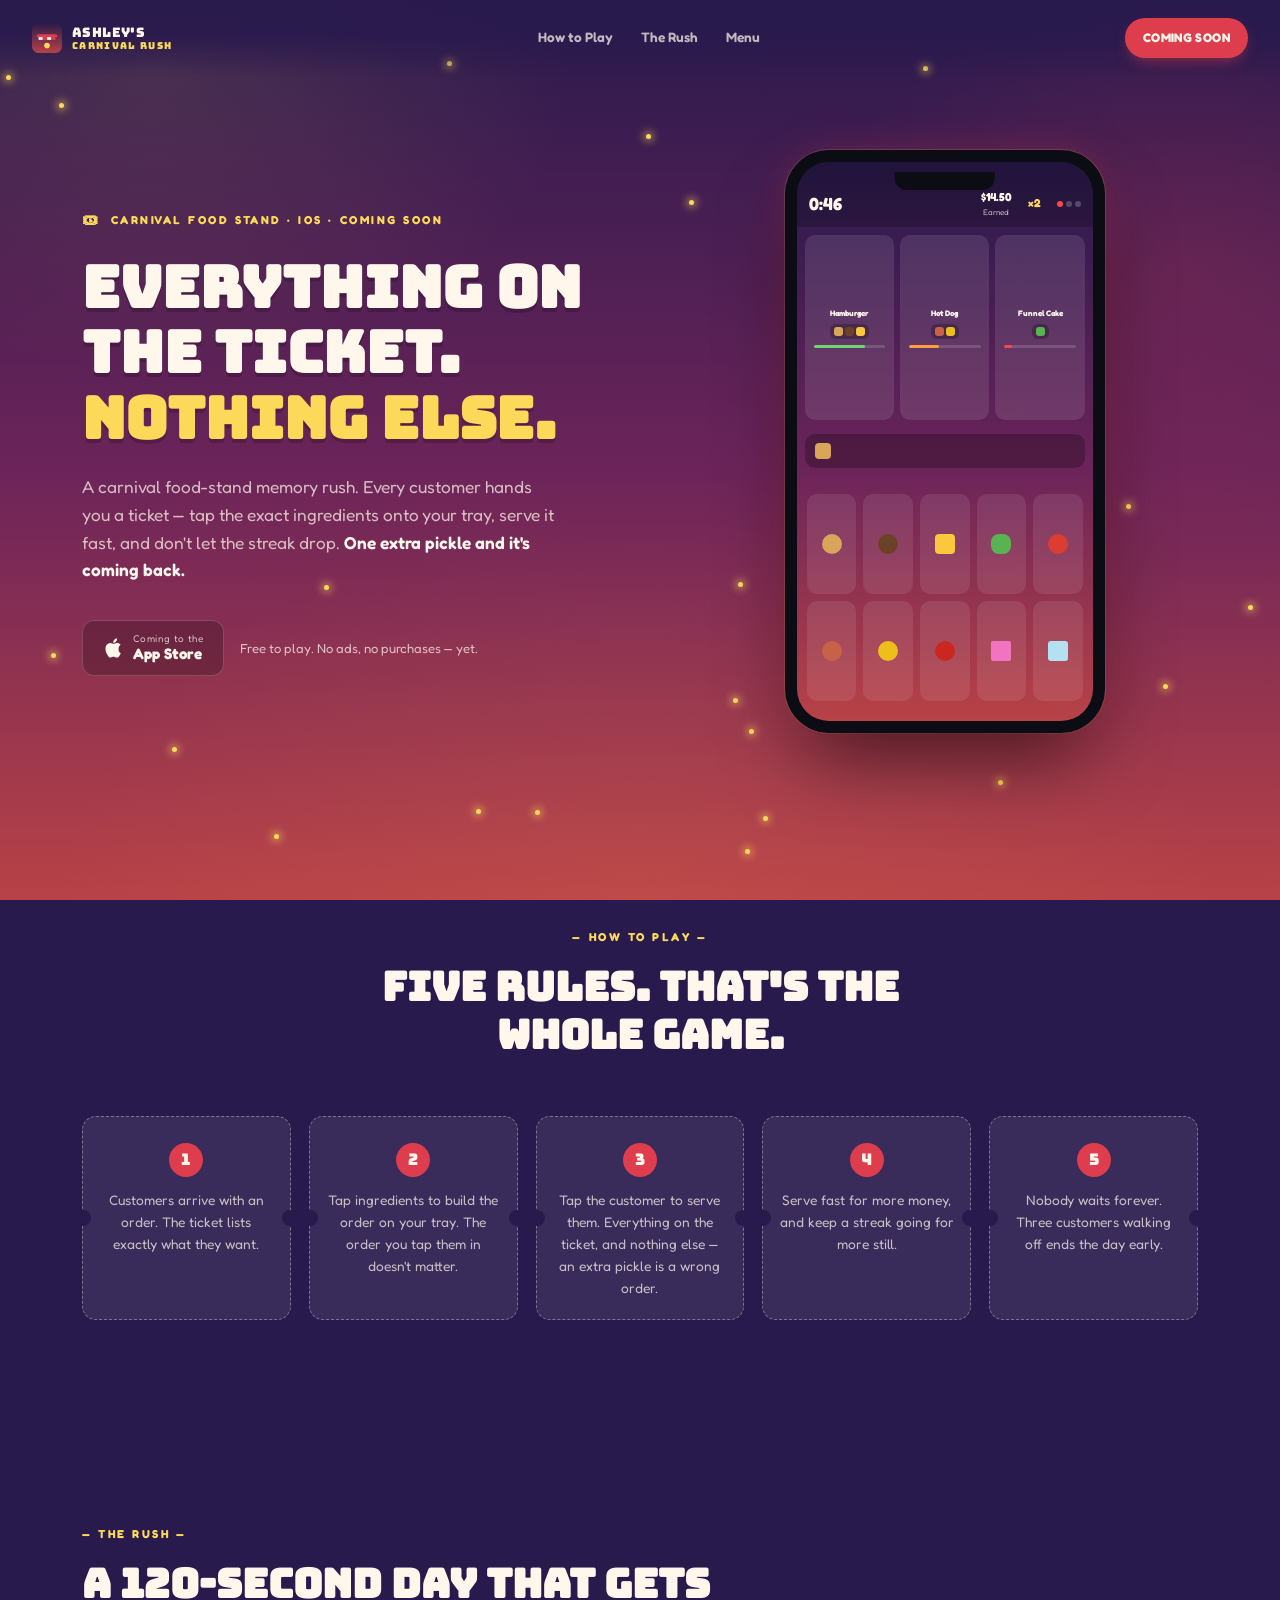
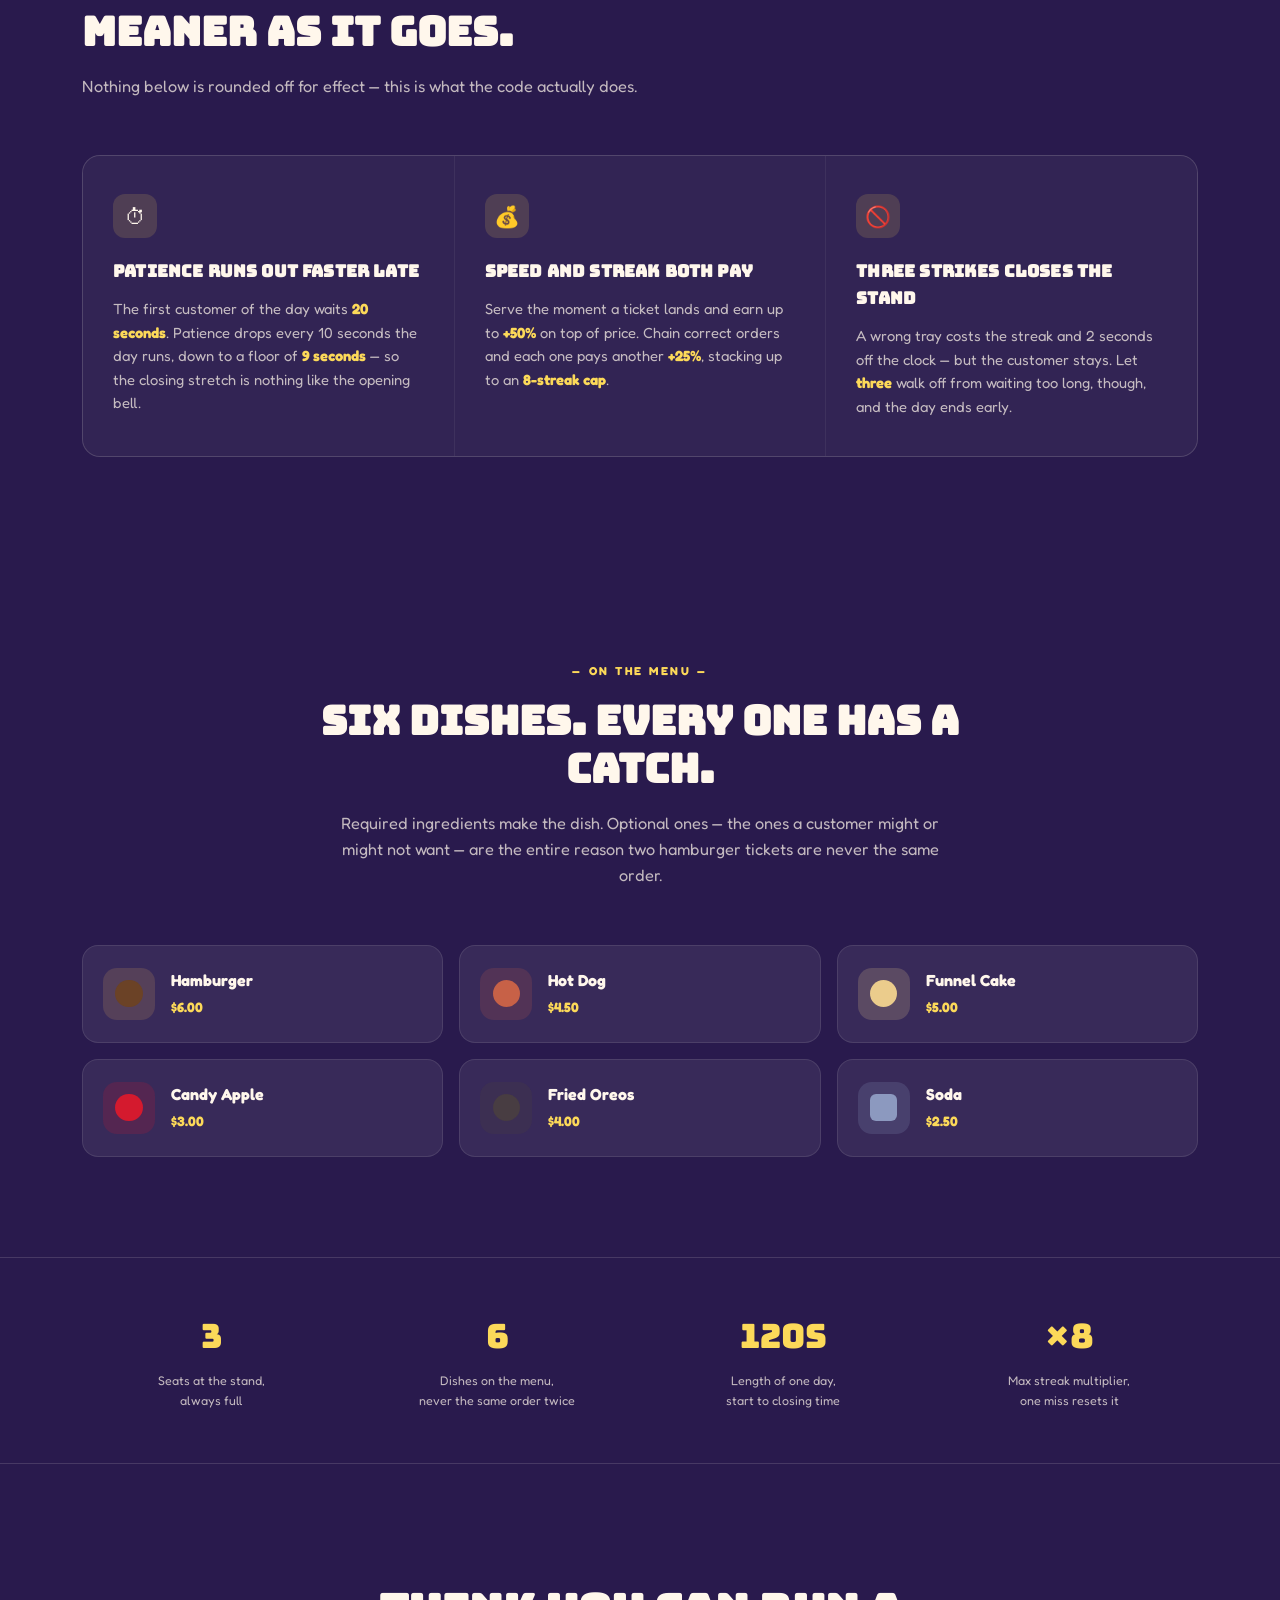
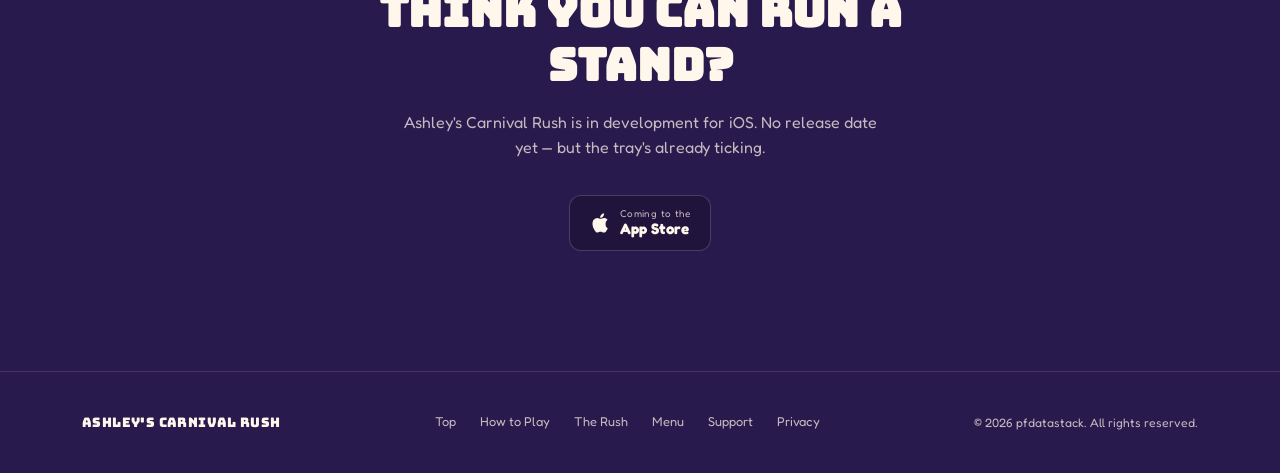
==== index.html @ dc7649eb "The support and privacy pages for Ashley's Carnival Rush App Store Connect requires both URLs to be " ====
<!doctype html>
<html lang="en">
<head>
<meta charset="UTF-8">
<meta name="viewport" content="width=device-width, initial-scale=1.0, viewport-fit=cover">
<title>Ashley's Carnival Rush — Everything on the ticket. Nothing else.</title>
<meta name="description" content="A carnival food-stand memory rush for iOS. Customers order by ticket — build the tray exactly right, serve it fast, keep the streak alive. One extra pickle and it's coming back.">
<link rel="icon" type="image/svg+xml" href="data:image/svg+xml,%3Csvg xmlns='http://www.w3.org/2000/svg' viewBox='0 0 64 64'%3E%3Cdefs%3E%3ClinearGradient id='g' x1='0' y1='0' x2='0' y2='1'%3E%3Cstop offset='0' stop-color='%23291A4D'/%3E%3Cstop offset='0.5' stop-color='%236B2459'/%3E%3Cstop offset='1' stop-color='%23B84247'/%3E%3C/linearGradient%3E%3C/defs%3E%3Crect width='64' height='64' rx='14' fill='url(%23g)'/%3E%3Cpath d='M14 24 h36 a4 4 0 0 1 4 4 v2 h-44 v-2 a4 4 0 0 1 4 -4 z' fill='%23DE3D4D'/%3E%3Cpath d='M10 26 l6 -2 v6 l-6 -2 z M50 26 l6 -2 v6 l-6 -2 z' fill='%23DE3D4D'/%3E%3Crect x='14' y='30' width='9' height='6' fill='%23EDF2F7'/%3E%3Crect x='23' y='30' width='9' height='6' fill='%23DE3D4D'/%3E%3Crect x='32' y='30' width='9' height='6' fill='%23EDF2F7'/%3E%3Crect x='41' y='30' width='9' height='6' fill='%23DE3D4D'/%3E%3Ccircle cx='32' cy='48' r='6' fill='%23FCD959'/%3E%3C/svg%3E">

<link rel="preconnect" href="https://fonts.googleapis.com">
<link rel="preconnect" href="https://fonts.gstatic.com" crossorigin>
<link href="https://fonts.googleapis.com/css2?family=Bungee&family=Fredoka:wght@400;500;600;700&display=swap" rel="stylesheet">

<meta property="og:type" content="website">
<meta property="og:site_name" content="Ashley's Carnival Rush">
<meta property="og:title" content="Ashley's Carnival Rush — Everything on the ticket. Nothing else.">
<meta property="og:description" content="A carnival food-stand memory rush for iOS. Build the tray exactly right, serve it fast, keep the streak alive.">

<style>
  :root{
    /* Exact palette pulled from CarnivalBackground / Balance.swift / the app's
       own accent colors — this site borrows the game's real colors rather
       than inventing new ones. */
    --purple-deep:  #291A4D;
    --magenta:      #6B2459;
    --sunset:       #B84247;
    --gold:         #FCD959;
    --red:          #DE3D4D;
    --red-deep:     #B8303E;
    --stripe-white: #EDF2F7;
    --good:         #70D670;
    --warn:         #FC9E3D;
    --danger:       #FA4747;
    --ink:          #1C1230;
    --cream:        #FFF7EC;
    --cream-dim:    rgba(255,247,236,.72);

    --font-display: 'Bungee', 'Arial Black', sans-serif;
    --font-body: 'Fredoka', system-ui, sans-serif;

    --ease-snap: cubic-bezier(.16,1,.3,1);
  }

  *{ margin:0; padding:0; box-sizing:border-box; }
  html{ scroll-behavior:smooth; overscroll-behavior-x:none; }
  body{
    font-family:var(--font-body);
    color:var(--cream);
    background:var(--purple-deep);
    line-height:1.6;
    overflow-x:hidden;
    overscroll-behavior-x:none;
  }
  a{ color:inherit; text-decoration:none; }
  img,svg{ display:block; max-width:100%; }
  button{ font:inherit; cursor:pointer; border:none; background:none; color:inherit; }

  a:focus-visible, button:focus-visible{
    outline:3px solid var(--gold); outline-offset:3px; border-radius:4px;
  }

  .wrap{ max-width:1180px; margin:0 auto; padding:0 32px; }

  /* ============================================================
     AMBIENT BACKGROUND — the same gradient the game itself uses,
     stretched behind the whole page with a couple of soft glows and
     a scattering of "midway lights" so it reads as one continuous
     fairground sky rather than a page with a color applied to it.
     ============================================================ */
  .sky{
    position:fixed; inset:0; z-index:-2;
    background:linear-gradient(180deg, var(--purple-deep) 0%, var(--magenta) 52%, var(--sunset) 100%);
  }
  .sky::before{
    content:"";
    position:absolute; inset:0;
    background:
      radial-gradient(ellipse 700px 500px at 12% 8%, rgba(252,217,89,.10), transparent 60%),
      radial-gradient(ellipse 600px 480px at 92% 30%, rgba(222,61,77,.16), transparent 60%),
      radial-gradient(ellipse 900px 600px at 50% 100%, rgba(255,150,90,.10), transparent 65%);
  }
  .bulbs{ position:fixed; inset:0; z-index:-1; pointer-events:none; }
  .bulb{
    position:absolute; width:5px; height:5px; border-radius:50%;
    background:var(--gold);
    box-shadow:0 0 8px 2px rgba(252,217,89,.7);
    animation:twinkle 3.4s ease-in-out infinite;
  }
  @keyframes twinkle{
    0%,100%{ opacity:.25; transform:scale(.85); }
    50%{ opacity:1; transform:scale(1.15); }
  }

  /* ============================================================
     NAV
     ============================================================ */
  header.site-nav{
    position:fixed; top:0; left:0; right:0; z-index:100;
    display:flex; align-items:center; justify-content:space-between;
    padding:18px 32px;
    background:linear-gradient(to bottom, rgba(41,26,77,.92) 45%, transparent);
  }
  .brand{ display:flex; align-items:center; gap:10px; }
  .brand-mark{ width:30px; height:30px; flex-shrink:0; }
  .brand-word{
    font-family:var(--font-display); font-size:.82rem;
    letter-spacing:.03em; color:var(--cream);
    line-height:1.15;
  }
  .brand-word small{ display:block; font-size:.6rem; color:var(--gold); letter-spacing:.14em; }

  .nav-links{ display:flex; align-items:center; gap:28px; }
  .nav-links a{
    font-size:.85rem; font-weight:600; color:var(--cream-dim);
    transition:color .2s var(--ease-snap);
  }
  .nav-links a:hover{ color:var(--gold); }

  .nav-cta{
    display:inline-flex; align-items:center; gap:8px;
    background:var(--red);
    color:var(--cream);
    padding:10px 18px;
    border-radius:999px;
    font-size:.78rem; font-weight:700; letter-spacing:.03em; text-transform:uppercase;
    box-shadow:0 6px 16px -6px rgba(222,61,77,.7);
    transition:transform .18s var(--ease-snap), box-shadow .18s var(--ease-snap);
  }
  .nav-cta:hover{ transform:translateY(-2px); box-shadow:0 10px 22px -6px rgba(222,61,77,.8); }
  .nav-cta:active{ transform:scale(.95); transition-duration:.08s; }

  /* ============================================================
     HERO
     ============================================================ */
  .hero{
    padding:150px 0 90px;
    position:relative;
  }
  .hero-grid{
    display:grid; grid-template-columns:1.05fr .95fr;
    gap:50px; align-items:center;
  }
  .hero-eyebrow{
    display:inline-flex; align-items:center; gap:10px;
    font-size:.72rem; font-weight:700; letter-spacing:.22em; text-transform:uppercase;
    color:var(--gold);
    margin-bottom:22px;
  }
  .hero-eyebrow::before{ content:"🎟"; font-size:1rem; }

  .hero h1{
    font-family:var(--font-display);
    font-size:clamp(2.1rem, 4.6vw, 3.6rem);
    line-height:1.14;
    color:var(--cream);
    text-shadow:0 4px 0 rgba(0,0,0,.18);
  }
  .hero h1 .hi{ color:var(--gold); }

  .hero p.sub{
    margin-top:22px;
    max-width:480px;
    font-size:1.08rem;
    color:var(--cream-dim);
  }
  .hero p.sub b{ color:var(--cream); font-weight:600; }

  .hero-ctas{ display:flex; gap:16px; margin-top:36px; flex-wrap:wrap; align-items:center; }

  .badge{
    display:flex; align-items:center; gap:10px;
    background:rgba(0,0,0,.22);
    border:1px solid rgba(255,255,255,.18);
    padding:12px 20px;
    border-radius:12px;
    transition:transform .2s var(--ease-snap), border-color .2s var(--ease-snap);
  }
  .badge:hover{ transform:translateY(-2px); border-color:var(--gold); }
  .badge:active{ transform:translateY(0) scale(.96); transition-duration:.08s; }
  .badge svg{ width:20px; height:20px; flex-shrink:0; }
  .badge-text{ display:flex; flex-direction:column; line-height:1.2; }
  .badge-text small{ font-size:.62rem; color:var(--cream-dim); letter-spacing:.04em; }
  .badge-text strong{ font-size:.95rem; font-weight:700; }

  .hero-note{ font-size:.82rem; color:var(--cream-dim); }

  /* ── Living HUD mockup — a faithful recreation of the real in-app
       screen (same shapes, same colors), not an invented "app store
       screenshot." Nothing here is a placeholder: every color and
       label traces back to Balance.swift / the real Views. ── */
  .phone-stage{ display:flex; justify-content:center; }
  .phone{
    width:min(320px, 84vw);
    aspect-ratio:9/16.4;
    background:#0c0c14;
    border-radius:44px;
    padding:12px;
    box-shadow:
      0 40px 80px -20px rgba(0,0,0,.6),
      0 0 0 1px rgba(252,217,89,.15),
      0 0 50px -10px rgba(222,61,77,.4);
  }
  .phone-screen{
    position:relative;
    width:100%; height:100%;
    border-radius:32px;
    overflow:hidden;
    background:linear-gradient(180deg, var(--purple-deep) 0%, var(--magenta) 55%, var(--sunset) 100%);
    display:flex; flex-direction:column;
  }
  .phone-notch{
    position:absolute; top:10px; left:50%; transform:translateX(-50%);
    width:34%; height:18px; background:#0c0c14; border-radius:0 0 12px 12px; z-index:5;
  }

  .mock-hud{
    display:flex; align-items:center; gap:8px;
    padding:26px 12px 8px;
    background:rgba(0,0,0,.22);
  }
  .mock-clock{
    font-family:var(--font-body); font-weight:800; font-size:1.1rem;
    color:var(--cream); font-variant-numeric:tabular-nums;
  }
  .mock-clock.urgent{ color:var(--danger); }
  .mock-stat{ display:flex; flex-direction:column; align-items:center; margin-left:auto; }
  .mock-stat b{ font-size:.72rem; color:var(--cream); font-variant-numeric:tabular-nums; }
  .mock-stat span{ font-size:.5rem; color:var(--cream-dim); }
  .mock-streak{ color:var(--gold); font-weight:800; font-size:.72rem; margin-left:8px; }
  .mock-pips{ display:flex; gap:3px; margin-left:8px; }
  .mock-pips i{ width:6px; height:6px; border-radius:50%; background:rgba(255,255,255,.22); display:block; }
  .mock-pips i.lost{ background:var(--danger); }

  .mock-seats{ display:flex; gap:6px; padding:8px; height:36%; }
  .mock-seat{
    flex:1; background:rgba(255,255,255,.1); border-radius:10px;
    padding:6px 5px; display:flex; flex-direction:column; align-items:center; justify-content:center; gap:4px;
    position:relative;
  }
  .mock-seat .ticket-title{ font-size:.5rem; font-weight:700; text-align:center; color:var(--cream); }
  .mock-ticket-icons{ display:flex; gap:2px; background:rgba(0,0,0,.25); border-radius:6px; padding:3px 4px; }
  .mock-ticket-icons i{ width:9px; height:9px; border-radius:3px; display:block; }
  .mock-patience{ width:90%; height:3px; border-radius:3px; background:rgba(255,255,255,.15); overflow:hidden; margin-top:2px; }
  .mock-patience b{ display:block; height:100%; border-radius:3px; }

  .mock-tray{
    margin:6px 8px; height:34px; border-radius:10px;
    background:rgba(0,0,0,.25);
    display:flex; align-items:center; gap:6px; padding:0 10px;
  }
  .mock-tray i{ width:16px; height:16px; border-radius:4px; flex-shrink:0; }

  .mock-palette{
    margin-top:14px; padding:6px 10px 20px;
    display:grid; grid-template-columns:repeat(5,1fr); grid-template-rows:repeat(2,1fr); gap:7px;
    flex:1;
  }
  .mock-ing{
    background:rgba(255,255,255,.09); border-radius:10px;
    display:flex; align-items:center; justify-content:center;
  }
  .mock-ing i{ width:20px; height:20px; border-radius:5px; }

  /* ============================================================
     SECTION SCAFFOLDING
     ============================================================ */
  section{ position:relative; padding:100px 0; }
  .section-head{ max-width:640px; margin-bottom:56px; }
  .section-head.center{ margin-left:auto; margin-right:auto; text-align:center; }
  .kicker{
    display:inline-flex; align-items:center; gap:8px;
    font-size:.72rem; font-weight:700; letter-spacing:.22em; text-transform:uppercase;
    color:var(--gold); margin-bottom:16px;
  }
  .section-head h2{
    font-family:var(--font-display);
    font-size:clamp(1.7rem, 3.4vw, 2.5rem);
    line-height:1.22;
    color:var(--cream);
  }
  .section-head p{ margin-top:16px; color:var(--cream-dim); font-size:1.02rem; }

  /* ============================================================
     HOW TO PLAY — ticket stubs
     ============================================================ */
  .rules{
    display:grid; grid-template-columns:repeat(5, 1fr); gap:18px;
  }
  .rule-ticket{
    position:relative;
    background:rgba(255,255,255,.08);
    border:1.5px dashed rgba(255,247,236,.35);
    border-radius:14px;
    padding:26px 16px 20px;
    text-align:center;
  }
  .rule-ticket::before, .rule-ticket::after{
    content:""; position:absolute; width:16px; height:16px; border-radius:50%;
    background:var(--purple-deep); top:50%; transform:translateY(-50%);
  }
  .rule-ticket::before{ left:-8px; }
  .rule-ticket::after{ right:-8px; }
  .rule-num{
    display:flex; align-items:center; justify-content:center;
    width:34px; height:34px; margin:0 auto 12px;
    border-radius:50%; background:var(--red);
    font-family:var(--font-display); font-size:1rem; color:var(--cream);
  }
  .rule-ticket p{ font-size:.86rem; color:var(--cream-dim); }

  /* ============================================================
     MECHANICS — 3 cards, real numbers from Balance.swift
     ============================================================ */
  .mech-grid{ display:grid; grid-template-columns:repeat(3,1fr); gap:1px; background:rgba(255,247,236,.1); border:1px solid rgba(255,247,236,.1); border-radius:18px; overflow:hidden; }
  .mech-card{ background:rgba(41,26,77,.55); padding:38px 30px; }
  .mech-glyph{
    width:44px; height:44px; border-radius:12px;
    display:flex; align-items:center; justify-content:center;
    background:rgba(252,217,89,.14);
    font-size:1.3rem; margin-bottom:20px;
  }
  .mech-card h3{ font-family:var(--font-display); font-size:1.05rem; color:var(--cream); margin-bottom:12px; letter-spacing:.01em; }
  .mech-card p{ font-size:.92rem; color:var(--cream-dim); }
  .mech-card p b{ color:var(--gold); font-weight:700; }

  /* ============================================================
     MENU
     ============================================================ */
  .menu-grid{ display:grid; grid-template-columns:repeat(3, 1fr); gap:16px; }
  .menu-item{
    background:rgba(255,255,255,.07);
    border:1px solid rgba(255,247,236,.1);
    border-radius:16px;
    padding:22px 20px;
    display:flex; align-items:center; gap:16px;
    transition:transform .2s var(--ease-snap), background .2s var(--ease-snap);
  }
  .menu-item:hover{ transform:translateY(-3px); background:rgba(255,255,255,.11); }
  .menu-icon{
    width:52px; height:52px; border-radius:14px; flex-shrink:0;
    display:flex; align-items:center; justify-content:center;
  }
  .menu-icon i{ width:52%; height:52%; border-radius:5px; }
  .menu-item h4{ font-size:1rem; font-weight:700; color:var(--cream); margin-bottom:3px; }
  .menu-item .price{ font-size:.85rem; color:var(--gold); font-weight:700; font-variant-numeric:tabular-nums; }

  /* ============================================================
     STATS STRIP
     ============================================================ */
  .stats{
    border-top:1px solid rgba(255,247,236,.14);
    border-bottom:1px solid rgba(255,247,236,.14);
    padding:52px 0;
  }
  .stats-row{ display:grid; grid-template-columns:repeat(4,1fr); gap:28px; text-align:center; }
  .stat .num{
    font-family:var(--font-display); font-size:2.1rem; color:var(--gold);
  }
  .stat .label{ margin-top:8px; font-size:.78rem; color:var(--cream-dim); }

  /* ============================================================
     CLOSING CTA
     ============================================================ */
  .closing{ text-align:center; padding:120px 0; }
  .closing h2{
    font-family:var(--font-display);
    font-size:clamp(1.8rem, 4vw, 2.8rem);
    color:var(--cream);
    max-width:680px; margin:0 auto 18px;
    line-height:1.2;
  }
  .closing p{ color:var(--cream-dim); max-width:480px; margin:0 auto 34px; }

  /* ============================================================
     FOOTER
     ============================================================ */
  footer{ border-top:1px solid rgba(255,247,236,.12); padding:40px 0; }
  .footer-row{ display:flex; justify-content:space-between; align-items:center; flex-wrap:wrap; gap:18px; }
  .footer-links{ display:flex; gap:24px; }
  .footer-links a{ font-size:.8rem; color:var(--cream-dim); transition:color .2s; }
  .footer-links a:hover{ color:var(--gold); }
  footer p{ font-size:.76rem; color:var(--cream-dim); }

  /* ============================================================
     RESPONSIVE
     ============================================================ */
  @media (max-width:920px){
    .hero-grid{ grid-template-columns:1fr; text-align:center; }
    .hero p.sub{ margin-left:auto; margin-right:auto; }
    .hero-ctas{ justify-content:center; }
    .rules{ grid-template-columns:repeat(2,1fr); }
    .mech-grid{ grid-template-columns:1fr; }
    .menu-grid{ grid-template-columns:1fr; }
    .stats-row{ grid-template-columns:repeat(2,1fr); row-gap:32px; }
    .nav-links{ display:none; }
    .footer-row{ flex-direction:column; text-align:center; }
  }
  @media (max-width:600px){
    .rules{ grid-template-columns:1fr; }
  }
  @media (max-width:400px){
    header.site-nav{ padding:16px; }
    .nav-cta{ padding:8px 14px; font-size:.7rem; }
  }

  @media (prefers-reduced-motion: reduce){
    .bulb{ animation:none; opacity:.6; }
    * { transition-duration:.001ms !important; animation-duration:.001ms !important; }
  }
</style>
</head>
<body>

<div class="sky"></div>
<div class="bulbs" id="bulbs"></div>

<!-- ============================================================
     NAV
     ============================================================ -->
<header class="site-nav">
  <a href="#top" class="brand">
    <svg class="brand-mark" viewBox="0 0 64 64" aria-hidden="true">
      <defs><linearGradient id="navg" x1="0" y1="0" x2="0" y2="1">
        <stop offset="0" stop-color="#291A4D"/><stop offset="1" stop-color="#B84247"/>
      </linearGradient></defs>
      <rect width="64" height="64" rx="14" fill="url(#navg)"/>
      <path d="M14 24 h36 a4 4 0 0 1 4 4 v2 h-44 v-2 a4 4 0 0 1 4 -4 z" fill="#DE3D4D"/>
      <rect x="14" y="30" width="9" height="6" fill="#EDF2F7"/>
      <rect x="23" y="30" width="9" height="6" fill="#DE3D4D"/>
      <rect x="32" y="30" width="9" height="6" fill="#EDF2F7"/>
      <rect x="41" y="30" width="9" height="6" fill="#DE3D4D"/>
      <circle cx="32" cy="48" r="6" fill="#FCD959"/>
    </svg>
    <span class="brand-word">ASHLEY'S<small>CARNIVAL RUSH</small></span>
  </a>
  <nav class="nav-links">
    <a href="#how-to-play">How to Play</a>
    <a href="#mechanics">The Rush</a>
    <a href="#menu">Menu</a>
  </nav>
  <a class="nav-cta" href="#top">Coming Soon</a>
</header>

<!-- ============================================================
     HERO
     ============================================================ -->
<section class="hero" id="top">
  <div class="wrap hero-grid">
    <div class="hero-copy">
      <span class="hero-eyebrow">Carnival Food Stand · iOS · Coming Soon</span>
      <h1>Everything on the ticket. <span class="hi">Nothing else.</span></h1>
      <p class="sub">
        A carnival food-stand memory rush. Every customer hands you a ticket —
        tap the exact ingredients onto your tray, serve it fast, and don't let
        the streak drop. <b>One extra pickle and it's coming back.</b>
      </p>
      <div class="hero-ctas">
        <a class="badge" href="#" aria-label="Coming to the App Store">
          <svg viewBox="0 0 24 24" fill="currentColor" aria-hidden="true"><path d="M18.7 12.6c0-2.9 2.4-4.3 2.5-4.4-1.4-2-3.5-2.3-4.2-2.3-1.8-.2-3.5 1-4.4 1-.9 0-2.3-1-3.8-1-2 0-3.8 1.1-4.8 2.9-2.1 3.6-.5 8.9 1.5 11.8 1 1.4 2.1 3 3.6 2.9 1.5-.1 2-.9 3.7-.9s2.2.9 3.8.9c1.6 0 2.6-1.4 3.5-2.9.7-1.1 1.2-2.2 1.4-2.3-.1 0-2.8-1.1-2.8-4.3zm-3-8.5c.8-1 1.4-2.3 1.2-3.7-1.2.1-2.6.8-3.4 1.8-.8.9-1.5 2.3-1.3 3.6 1.3.1 2.7-.6 3.5-1.7z"/></svg>
          <span class="badge-text"><small>Coming to the</small><strong>App Store</strong></span>
        </a>
        <span class="hero-note">Free to play. No ads, no purchases — yet.</span>
      </div>
    </div>

    <div class="phone-stage">
      <div class="phone">
        <div class="phone-screen">
          <div class="phone-notch"></div>
          <div class="mock-hud">
            <span class="mock-clock" id="mockClock">1:47</span>
            <span class="mock-stat"><b id="mockEarn">$14.50</b><span>Earned</span></span>
            <span class="mock-streak" id="mockStreak">×3</span>
            <span class="mock-pips" id="mockPips"><i></i><i></i><i></i></span>
          </div>
          <div class="mock-seats" id="mockSeats"></div>
          <div class="mock-tray" id="mockTray"></div>
          <div class="mock-palette" id="mockPalette"></div>
        </div>
      </div>
    </div>
  </div>
</section>

<!-- ============================================================
     HOW TO PLAY — the actual in-game rules, verbatim
     ============================================================ -->
<section id="how-to-play">
  <div class="wrap">
    <div class="section-head center">
      <span class="kicker">— How to Play —</span>
      <h2>Five rules. That's the whole game.</h2>
    </div>
    <div class="rules">
      <div class="rule-ticket">
        <div class="rule-num">1</div>
        <p>Customers arrive with an order. The ticket lists exactly what they want.</p>
      </div>
      <div class="rule-ticket">
        <div class="rule-num">2</div>
        <p>Tap ingredients to build the order on your tray. The order you tap them in doesn't matter.</p>
      </div>
      <div class="rule-ticket">
        <div class="rule-num">3</div>
        <p>Tap the customer to serve them. Everything on the ticket, and nothing else — an extra pickle is a wrong order.</p>
      </div>
      <div class="rule-ticket">
        <div class="rule-num">4</div>
        <p>Serve fast for more money, and keep a streak going for more still.</p>
      </div>
      <div class="rule-ticket">
        <div class="rule-num">5</div>
        <p>Nobody waits forever. Three customers walking off ends the day early.</p>
      </div>
    </div>
  </div>
</section>

<!-- ============================================================
     MECHANICS — real numbers, not marketing fluff
     ============================================================ -->
<section id="mechanics">
  <div class="wrap">
    <div class="section-head">
      <span class="kicker">— The Rush —</span>
      <h2>A 120-second day that gets meaner as it goes.</h2>
      <p>Nothing below is rounded off for effect — this is what the code actually does.</p>
    </div>
    <div class="mech-grid">
      <div class="mech-card">
        <div class="mech-glyph">⏱</div>
        <h3>Patience Runs Out Faster Late</h3>
        <p>The first customer of the day waits <b>20 seconds</b>. Patience drops every 10 seconds the day runs, down to a floor of <b>9 seconds</b> — so the closing stretch is nothing like the opening bell.</p>
      </div>
      <div class="mech-card">
        <div class="mech-glyph">💰</div>
        <h3>Speed and Streak Both Pay</h3>
        <p>Serve the moment a ticket lands and earn up to <b>+50%</b> on top of price. Chain correct orders and each one pays another <b>+25%</b>, stacking up to an <b>8-streak cap</b>.</p>
      </div>
      <div class="mech-card">
        <div class="mech-glyph">🚫</div>
        <h3>Three Strikes Closes the Stand</h3>
        <p>A wrong tray costs the streak and 2 seconds off the clock — but the customer stays. Let <b>three</b> walk off from waiting too long, though, and the day ends early.</p>
      </div>
    </div>
  </div>
</section>

<!-- ============================================================
     MENU — what the stand actually sells
     ============================================================ -->
<section id="menu">
  <div class="wrap">
    <div class="section-head center">
      <span class="kicker">— On the Menu —</span>
      <h2>Six dishes. Every one has a catch.</h2>
      <p>Required ingredients make the dish. Optional ones — the ones a customer might or might not want — are the entire reason two hamburger tickets are never the same order.</p>
    </div>
    <div class="menu-grid">
      <div class="menu-item">
        <div class="menu-icon" style="background:rgba(217,166,89,.18)"><i style="background:#6B4226;border-radius:50%;"></i></div>
        <div><h4>Hamburger</h4><div class="price">$6.00</div></div>
      </div>
      <div class="menu-item">
        <div class="menu-icon" style="background:rgba(199,97,71,.18)"><i style="background:#C76147;border-radius:50px;"></i></div>
        <div><h4>Hot Dog</h4><div class="price">$4.50</div></div>
      </div>
      <div class="menu-item">
        <div class="menu-icon" style="background:rgba(235,204,140,.2)"><i style="background:#EBCC8C;border-radius:50%;"></i></div>
        <div><h4>Funnel Cake</h4><div class="price">$5.00</div></div>
      </div>
      <div class="menu-item">
        <div class="menu-icon" style="background:rgba(212,26,46,.18)"><i style="background:#D41A2E;border-radius:50%;"></i></div>
        <div><h4>Candy Apple</h4><div class="price">$3.00</div></div>
      </div>
      <div class="menu-item">
        <div class="menu-icon" style="background:rgba(72,61,66,.28)"><i style="background:#483D42;border-radius:50%;"></i></div>
        <div><h4>Fried Oreos</h4><div class="price">$4.00</div></div>
      </div>
      <div class="menu-item">
        <div class="menu-icon" style="background:rgba(140,153,191,.2)"><i style="background:#8C99BF;border-radius:6px;"></i></div>
        <div><h4>Soda</h4><div class="price">$2.50</div></div>
      </div>
    </div>
  </div>
</section>

<!-- ============================================================
     STATS
     ============================================================ -->
<section class="stats">
  <div class="wrap stats-row">
    <div class="stat"><div class="num">3</div><div class="label">Seats at the stand,<br>always full</div></div>
    <div class="stat"><div class="num">6</div><div class="label">Dishes on the menu,<br>never the same order twice</div></div>
    <div class="stat"><div class="num">120s</div><div class="label">Length of one day,<br>start to closing time</div></div>
    <div class="stat"><div class="num">×8</div><div class="label">Max streak multiplier,<br>one miss resets it</div></div>
  </div>
</section>

<!-- ============================================================
     CLOSING CTA
     ============================================================ -->
<section class="closing">
  <div class="wrap">
    <h2>Think you can run a stand?</h2>
    <p>Ashley's Carnival Rush is in development for iOS. No release date yet — but the tray's already ticking.</p>
    <a class="badge" href="#" aria-label="Coming to the App Store" style="display:inline-flex;">
      <svg viewBox="0 0 24 24" fill="currentColor" aria-hidden="true"><path d="M18.7 12.6c0-2.9 2.4-4.3 2.5-4.4-1.4-2-3.5-2.3-4.2-2.3-1.8-.2-3.5 1-4.4 1-.9 0-2.3-1-3.8-1-2 0-3.8 1.1-4.8 2.9-2.1 3.6-.5 8.9 1.5 11.8 1 1.4 2.1 3 3.6 2.9 1.5-.1 2-.9 3.7-.9s2.2.9 3.8.9c1.6 0 2.6-1.4 3.5-2.9.7-1.1 1.2-2.2 1.4-2.3-.1 0-2.8-1.1-2.8-4.3zm-3-8.5c.8-1 1.4-2.3 1.2-3.7-1.2.1-2.6.8-3.4 1.8-.8.9-1.5 2.3-1.3 3.6 1.3.1 2.7-.6 3.5-1.7z"/></svg>
      <span class="badge-text"><small>Coming to the</small><strong>App Store</strong></span>
    </a>
  </div>
</section>

<!-- ============================================================
     FOOTER
     ============================================================ -->
<footer>
  <div class="wrap footer-row">
    <span class="brand-word">Ashley's Carnival Rush</span>
    <div class="footer-links">
      <a href="#top">Top</a>
      <a href="#how-to-play">How to Play</a>
      <a href="#mechanics">The Rush</a>
      <a href="#menu">Menu</a>
      <a href="support.html">Support</a>
      <a href="privacy.html">Privacy</a>
    </div>
    <p>© 2026 pfdatastack. All rights reserved.</p>
  </div>
</footer>

<script>
/* ============================================================
   AMBIENT MIDWAY LIGHTS — generated once, same pattern as the
   game's own petal/decoration generators: randomized on load,
   cheap, purely atmospheric.
   ============================================================ */
(function(){
  if (window.matchMedia('(prefers-reduced-motion: reduce)').matches) return;
  var host = document.getElementById('bulbs');
  var COUNT = 24;
  for (var i = 0; i < COUNT; i++){
    var b = document.createElement('span');
    b.className = 'bulb';
    b.style.left = (Math.random() * 100) + 'vw';
    b.style.top = (Math.random() * 100) + 'vh';
    b.style.animationDelay = (Math.random() * -3.4) + 's';
    host.appendChild(b);
  }
})();

/* ============================================================
   LIVING HUD MOCKUP — the hero "screenshot" is actually a tiny,
   real simulation of the round loop (patience draining, a serve
   firing, the clock ticking) built from the same numbers as
   Balance.swift, not a static image. Deliberately just ONE
   orchestrated moving piece on the page, not motion everywhere.
   ============================================================ */
(function(){
  var ICONS = [
    {name:'Bun', tint:'#D9A659', shape:'50%'},
    {name:'Patty', tint:'#6B4226', shape:'50%'},
    {name:'Cheese', tint:'#FCC73D', shape:'4px'},
    {name:'Lettuce', tint:'#59B352', shape:'40%'},
    {name:'Tomato', tint:'#DB3D33', shape:'50%'},
    {name:'Frank', tint:'#C76147', shape:'50px'},
    {name:'Mustard', tint:'#EDBF1A', shape:'50%'},
    {name:'Ketchup', tint:'#CC2621', shape:'50%'},
    {name:'Sprinkles', tint:'#F273BF', shape:'2px'},
    {name:'Ice', tint:'#B3E1F2', shape:'3px'}
  ];

  var paletteHost = document.getElementById('mockPalette');
  ICONS.forEach(function(ing){
    var cell = document.createElement('div');
    cell.className = 'mock-ing';
    var dot = document.createElement('i');
    dot.style.background = ing.tint;
    dot.style.borderRadius = ing.shape;
    cell.appendChild(dot);
    paletteHost.appendChild(cell);
  });

  function seatHTML(title, icons, fraction, colour){
    var iconHTML = icons.map(function(ing){
      return '<i style="background:' + ing.tint + '"></i>';
    }).join('');
    return '<div class="mock-seat">' +
      '<span class="ticket-title">' + title + '</span>' +
      '<span class="mock-ticket-icons">' + iconHTML + '</span>' +
      '<span class="mock-patience"><b style="width:' + (fraction*100) + '%;background:' + colour + '"></b></span>' +
      '</div>';
  }

  var seatsHost = document.getElementById('mockSeats');
  var trayHost = document.getElementById('mockTray');
  var reduced = window.matchMedia('(prefers-reduced-motion: reduce)').matches;

  function render(clockSec, earn, streak, pipsLost, seats, tray){
    document.getElementById('mockClock').textContent =
      Math.floor(clockSec/60) + ':' + String(clockSec%60).padStart(2,'0');
    document.getElementById('mockClock').classList.toggle('urgent', clockSec <= 15);
    document.getElementById('mockEarn').textContent = '$' + earn.toFixed(2);
    document.getElementById('mockStreak').textContent = streak > 1 ? ('×' + streak) : '';
    var pips = document.querySelectorAll('#mockPips i');
    pips.forEach(function(p, i){ p.classList.toggle('lost', i < pipsLost); });

    seatsHost.innerHTML = seats.map(function(s){
      return seatHTML(s.title, s.icons, s.fraction, s.colour);
    }).join('');

    trayHost.innerHTML = tray.length
      ? tray.map(function(ing){ return '<i style="background:' + ing.tint + '"></i>'; }).join('')
      : '<span style="font-size:.55rem;color:rgba(255,247,236,.4)">Tap ingredients to build the order</span>';
  }

  // A short, hand-authored loop of frames -- not random per-view, so the
  // hero always tells the same small story: a ticket comes in, gets built,
  // gets served, streak climbs.
  var burger = [ICONS[0], ICONS[1], ICONS[2]];
  var dog = [ICONS[5], ICONS[6]];
  var frames = [
    {clock:47, earn:14.50, streak:2, lost:1, tray:[],
     seats:[{title:'Hamburger', icons:burger, fraction:.8, colour:'#70D670'},
            {title:'Hot Dog', icons:dog, fraction:.5, colour:'#FC9E3D'},
            {title:'Funnel Cake', icons:[ICONS[3]], fraction:.2, colour:'#FA4747'}]},
    {clock:46, earn:14.50, streak:2, lost:1, tray:[ICONS[0]],
     seats:[{title:'Hamburger', icons:burger, fraction:.72, colour:'#70D670'},
            {title:'Hot Dog', icons:dog, fraction:.42, colour:'#FC9E3D'},
            {title:'Funnel Cake', icons:[ICONS[3]], fraction:.1, colour:'#FA4747'}]},
    {clock:45, earn:14.50, streak:2, lost:1, tray:[ICONS[0], ICONS[1]],
     seats:[{title:'Hamburger', icons:burger, fraction:.64, colour:'#70D670'},
            {title:'Hot Dog', icons:dog, fraction:.34, colour:'#FC9E3D'},
            {title:'Funnel Cake', icons:[ICONS[3]], fraction:.02, colour:'#FA4747'}]},
    {clock:44, earn:14.50, streak:2, lost:1, tray:[ICONS[0], ICONS[1], ICONS[2]],
     seats:[{title:'Hamburger', icons:burger, fraction:.56, colour:'#FC9E3D'},
            {title:'Hot Dog', icons:dog, fraction:.26, colour:'#FA4747'},
            {title:'Funnel Cake', icons:[ICONS[3]], fraction:0, colour:'#FA4747'}]},
    {clock:43, earn:20.50, streak:3, lost:1, tray:[],
     seats:[{title:'Empty seat', icons:[], fraction:0, colour:'#70D670'},
            {title:'Hot Dog', icons:dog, fraction:.18, colour:'#FA4747'},
            {title:'Fried Oreos', icons:[ICONS[8]], fraction:.9, colour:'#70D670'}]},
  ];

  var i = 0;
  render.apply(null, [frames[0].clock, frames[0].earn, frames[0].streak, frames[0].lost, frames[0].seats, frames[0].tray]);

  if (!reduced){
    setInterval(function(){
      i = (i + 1) % frames.length;
      var f = frames[i];
      render(f.clock, f.earn, f.streak, f.lost, f.seats, f.tray);
    }, 1400);
  }
})();
</script>

</body>
</html>
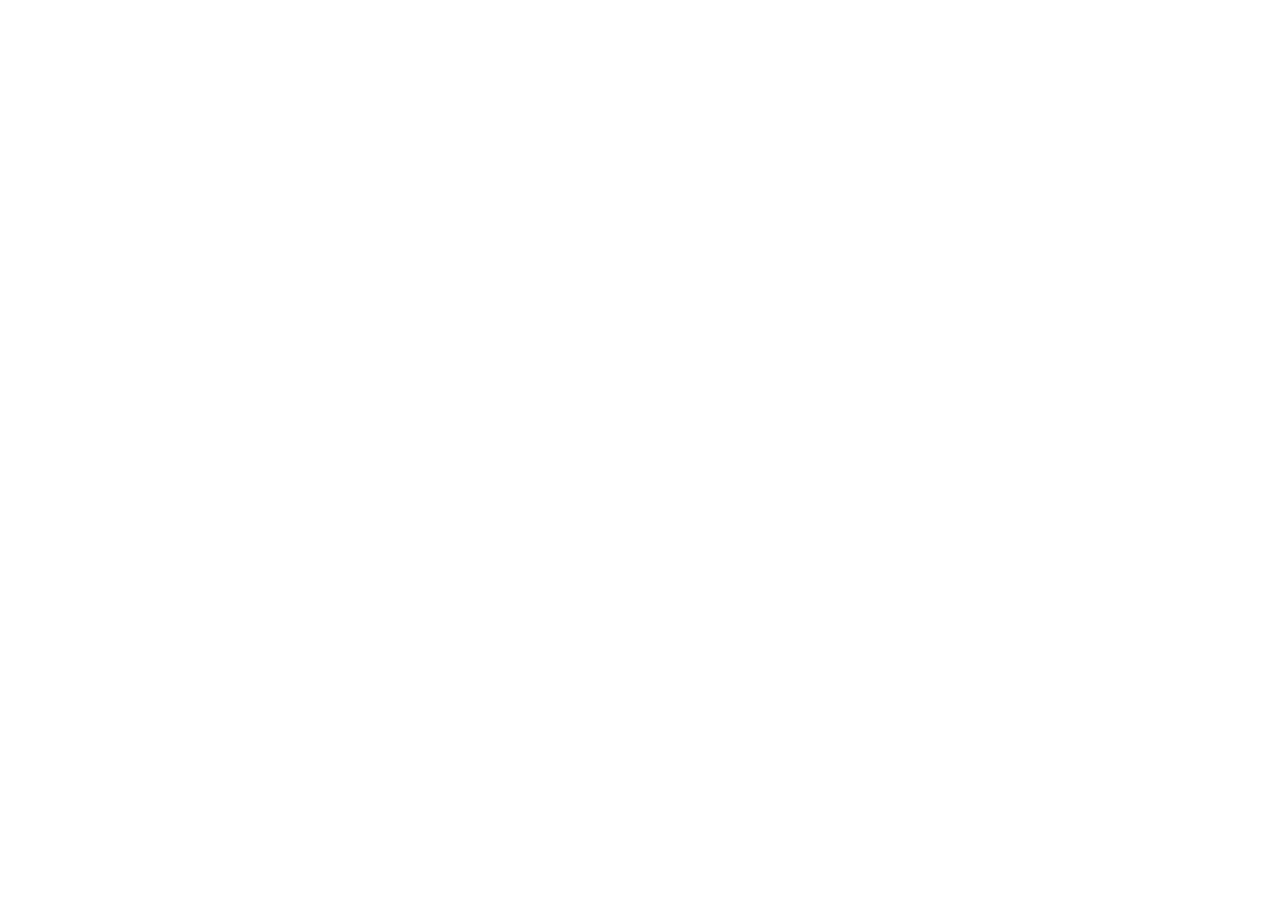
==== commit cb7d06ef: "Forward every page to pfdatastack.com/ashleys-carnival-rush/ The site moved; these pages keep their " ====
--- a/index.html
+++ b/index.html
@@ -1,6 +1,9 @@
 <!doctype html>
 <html lang="en">
 <head>
+<meta http-equiv="refresh" content="0; url=https://pfdatastack.com/ashleys-carnival-rush/">
+<link rel="canonical" href="https://pfdatastack.com/ashleys-carnival-rush/">
+
 <meta charset="UTF-8">
 <meta name="viewport" content="width=device-width, initial-scale=1.0, viewport-fit=cover">
 <title>Ashley's Carnival Rush — Everything on the ticket. Nothing else.</title>
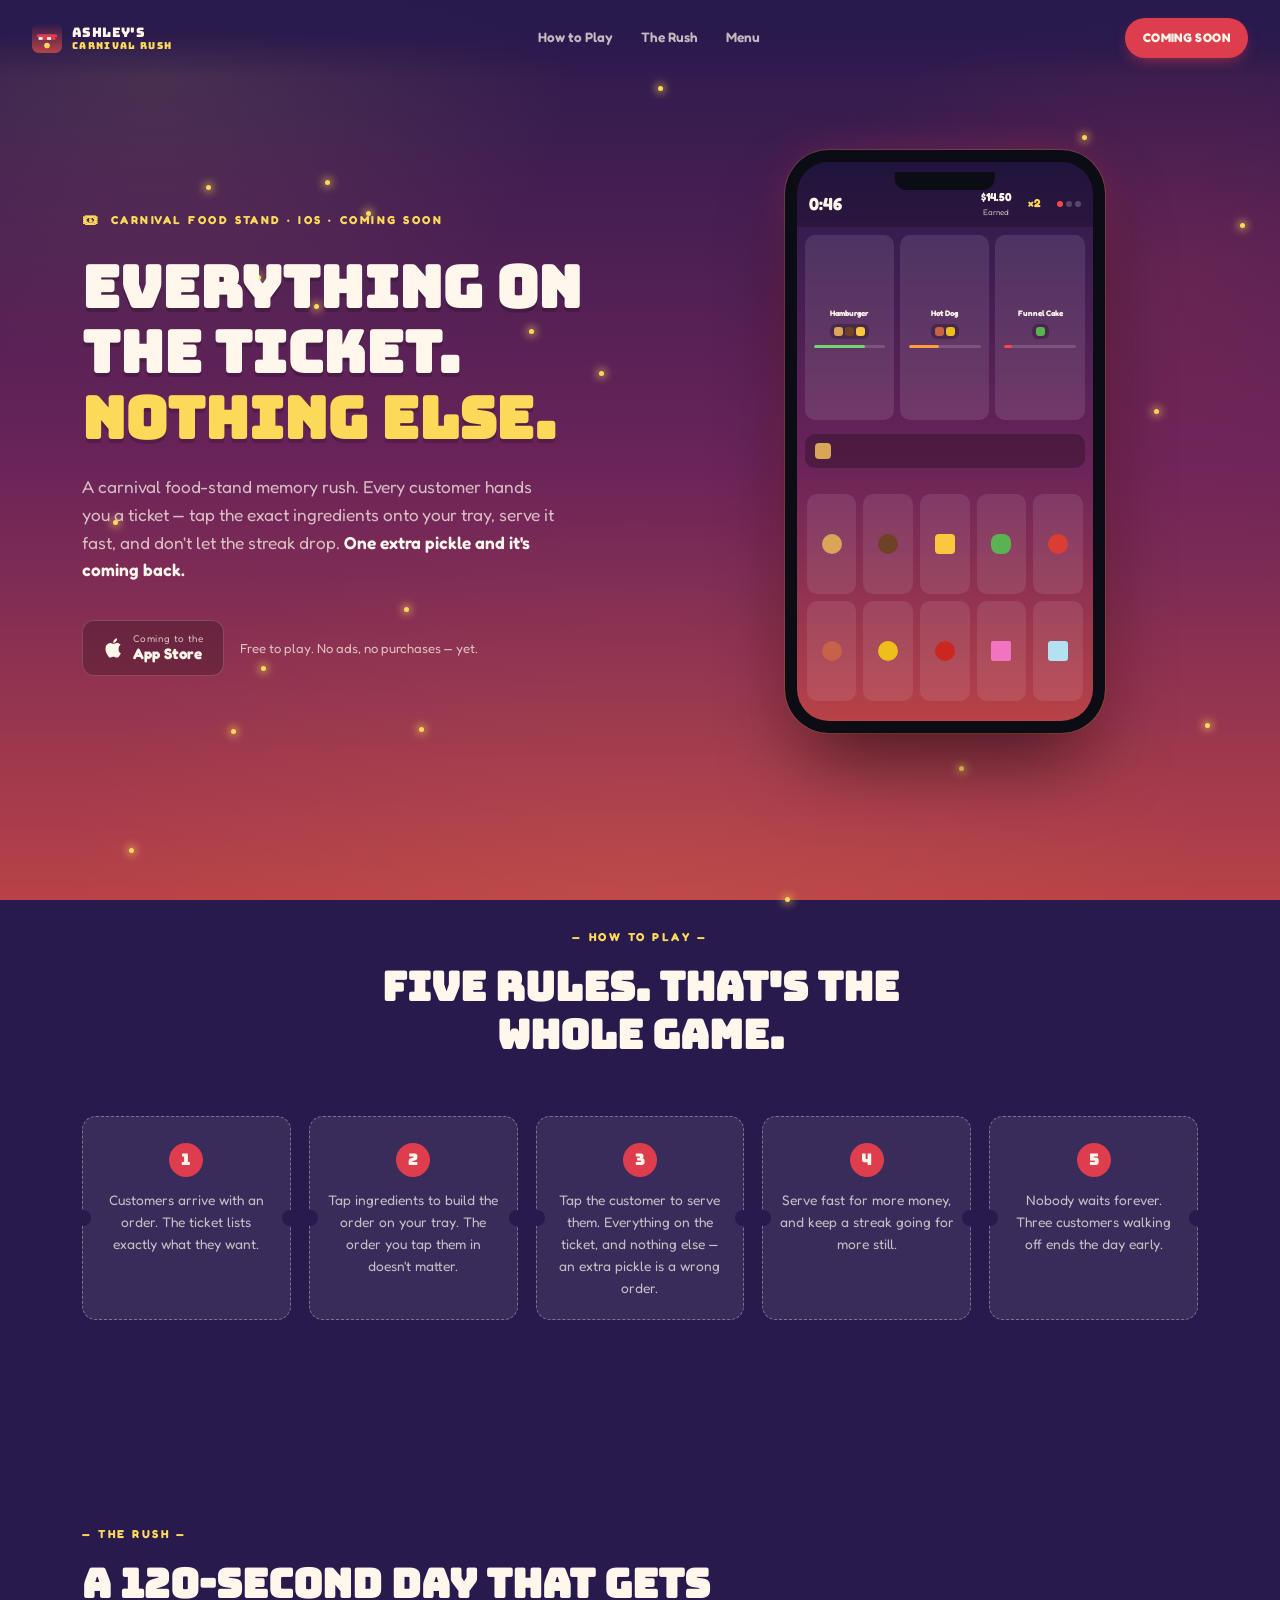
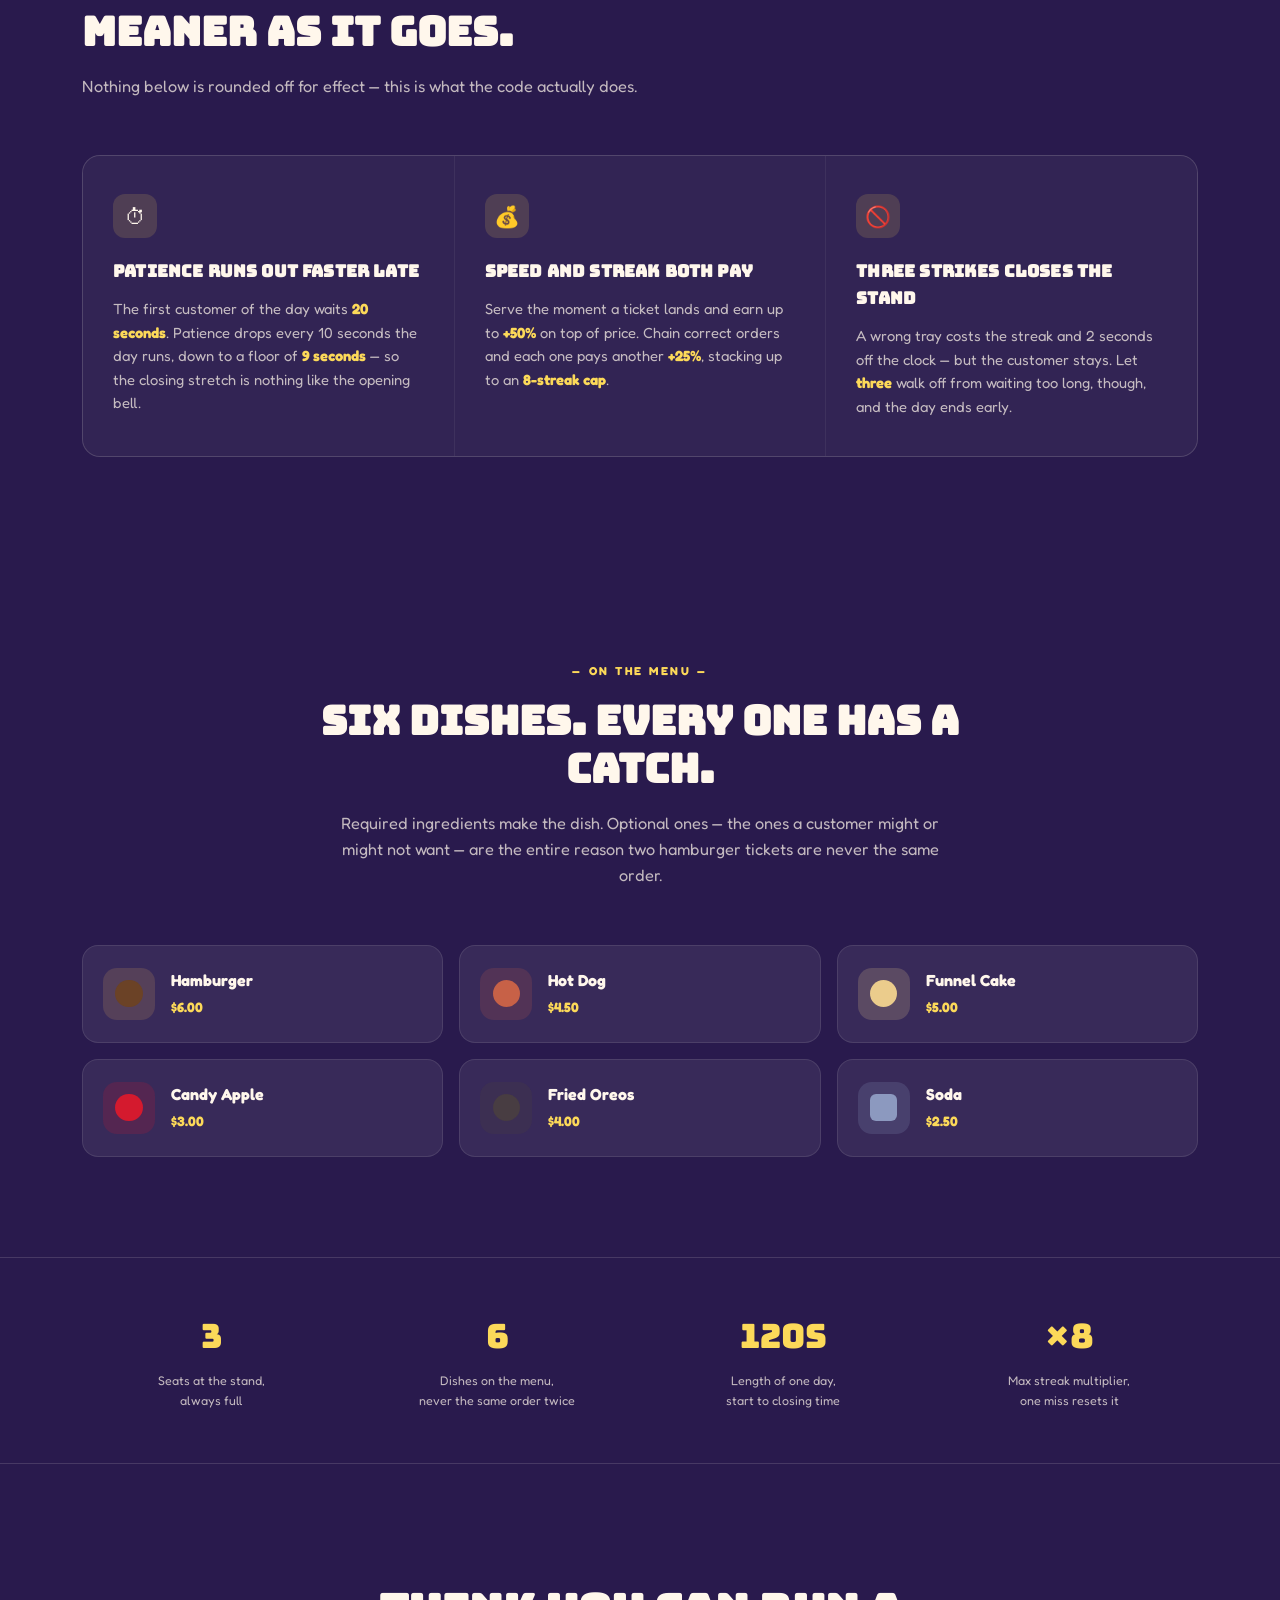
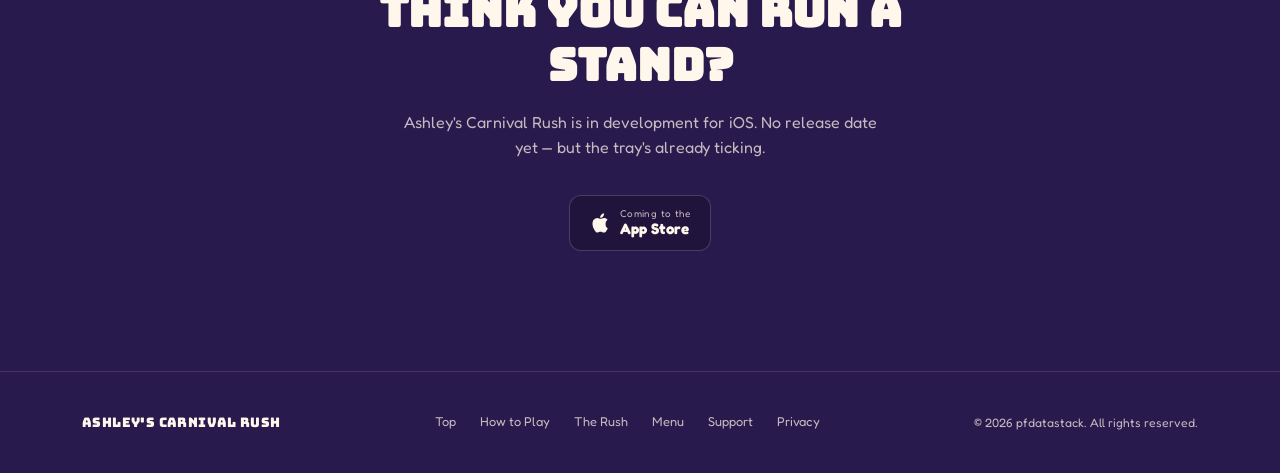
==== commit 17a9fc08: "Undo the forwarding: this is the one Carnival website (Paul, 2026-11-14) This reverts cb7d06e. The s" ====
--- a/index.html
+++ b/index.html
@@ -1,9 +1,6 @@
 <!doctype html>
 <html lang="en">
 <head>
-<meta http-equiv="refresh" content="0; url=https://pfdatastack.com/ashleys-carnival-rush/">
-<link rel="canonical" href="https://pfdatastack.com/ashleys-carnival-rush/">
-
 <meta charset="UTF-8">
 <meta name="viewport" content="width=device-width, initial-scale=1.0, viewport-fit=cover">
 <title>Ashley's Carnival Rush — Everything on the ticket. Nothing else.</title>
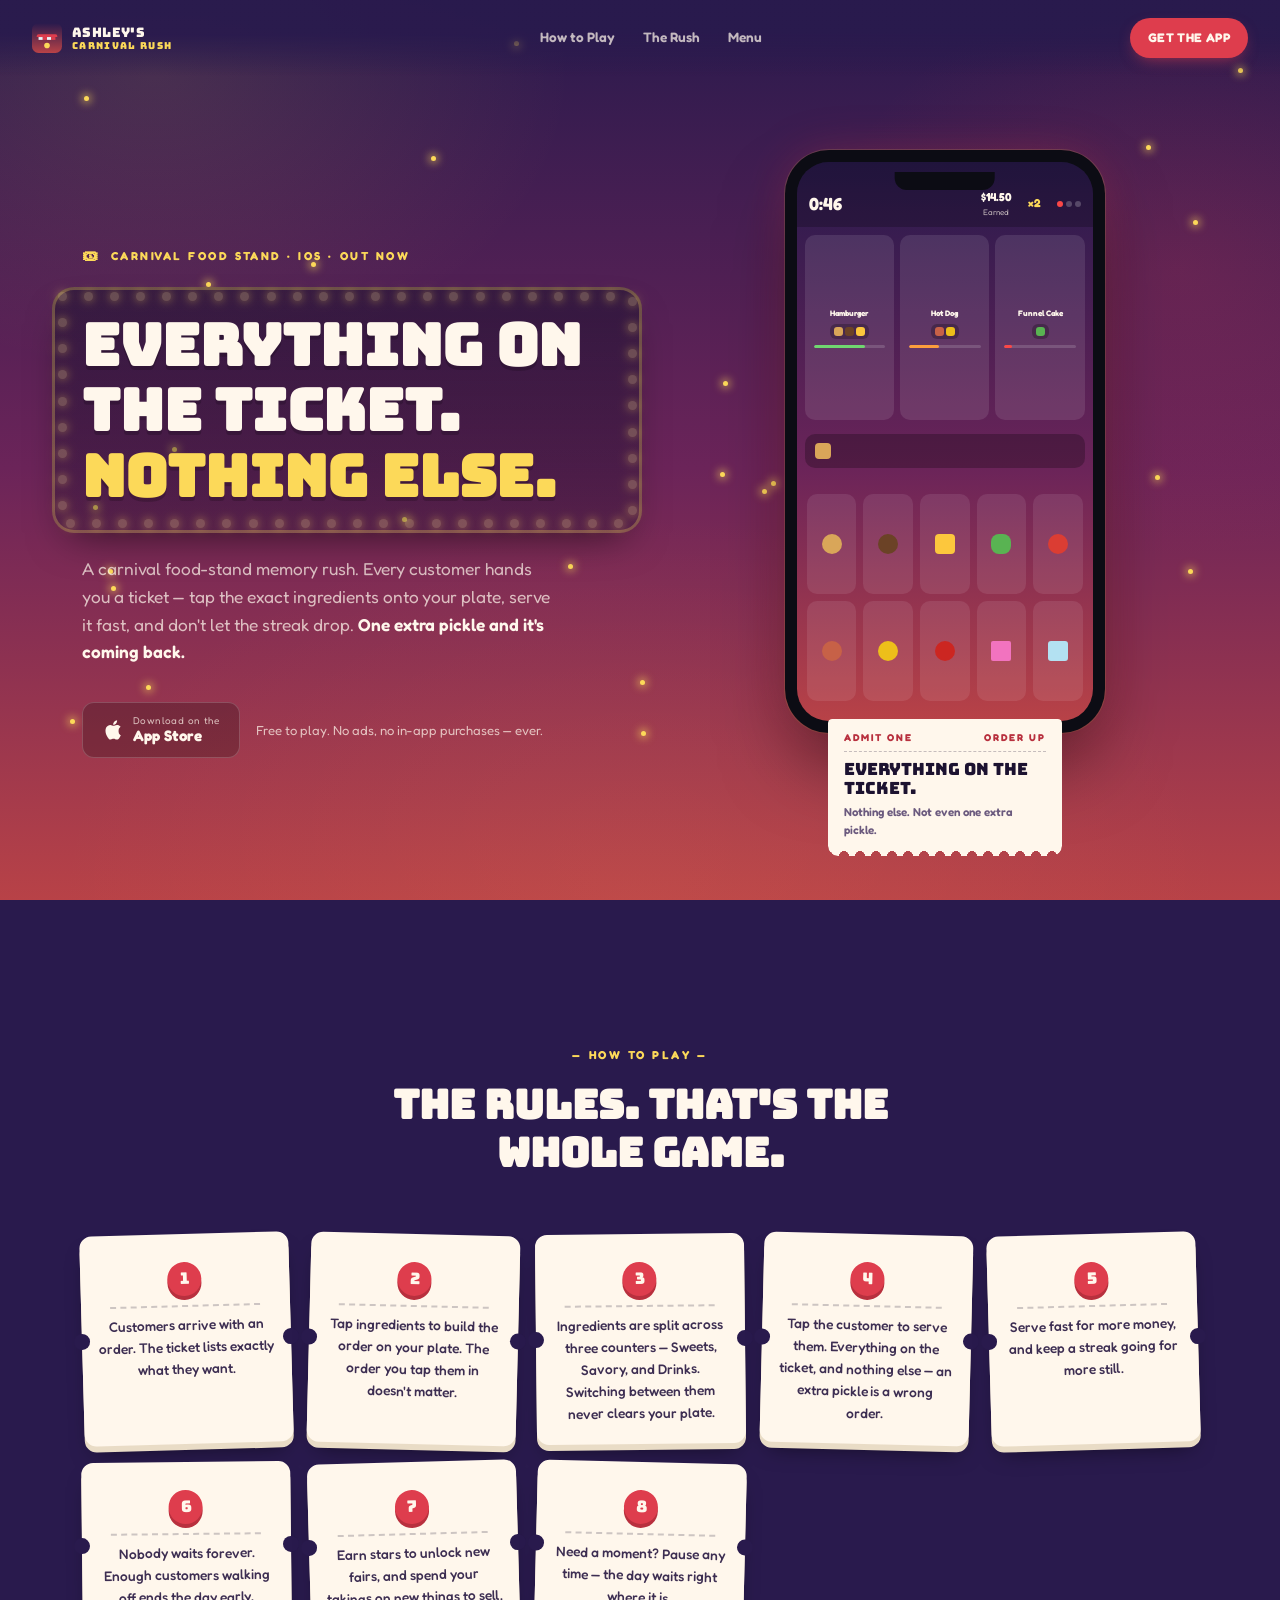
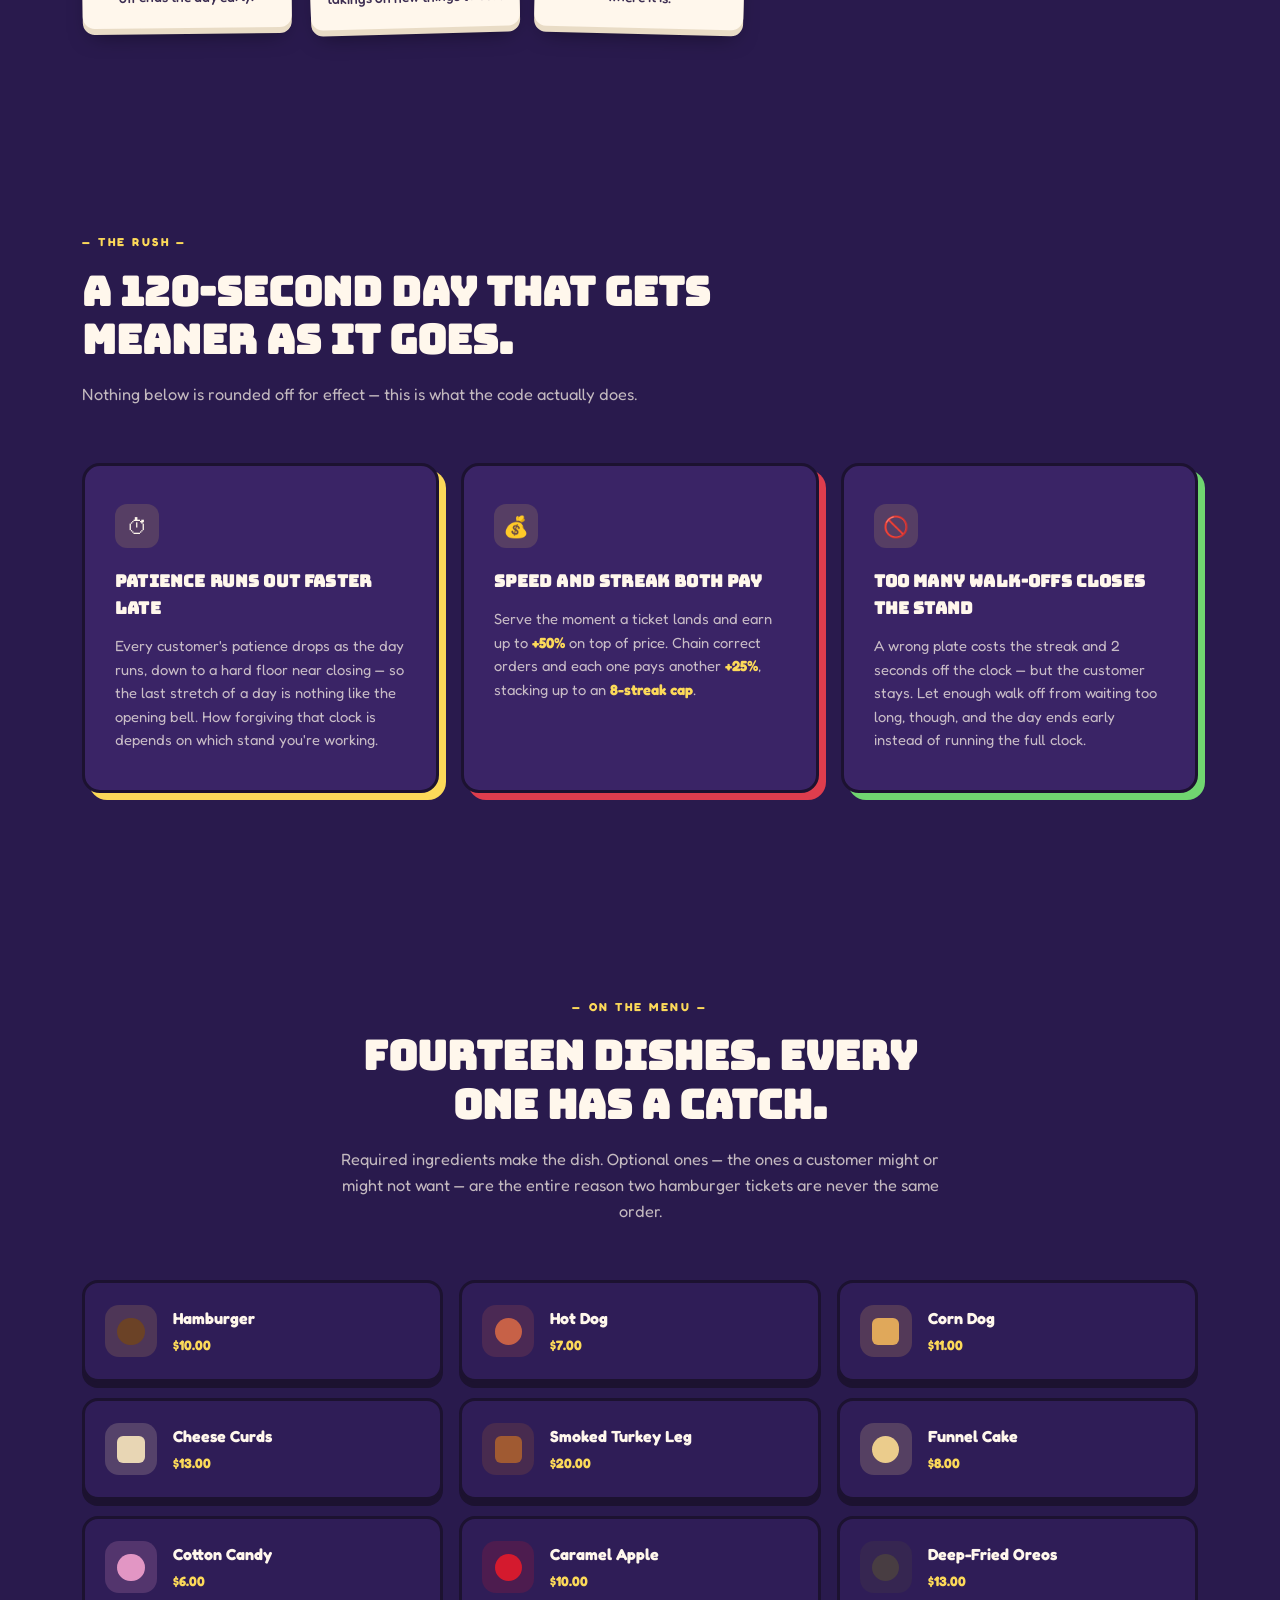
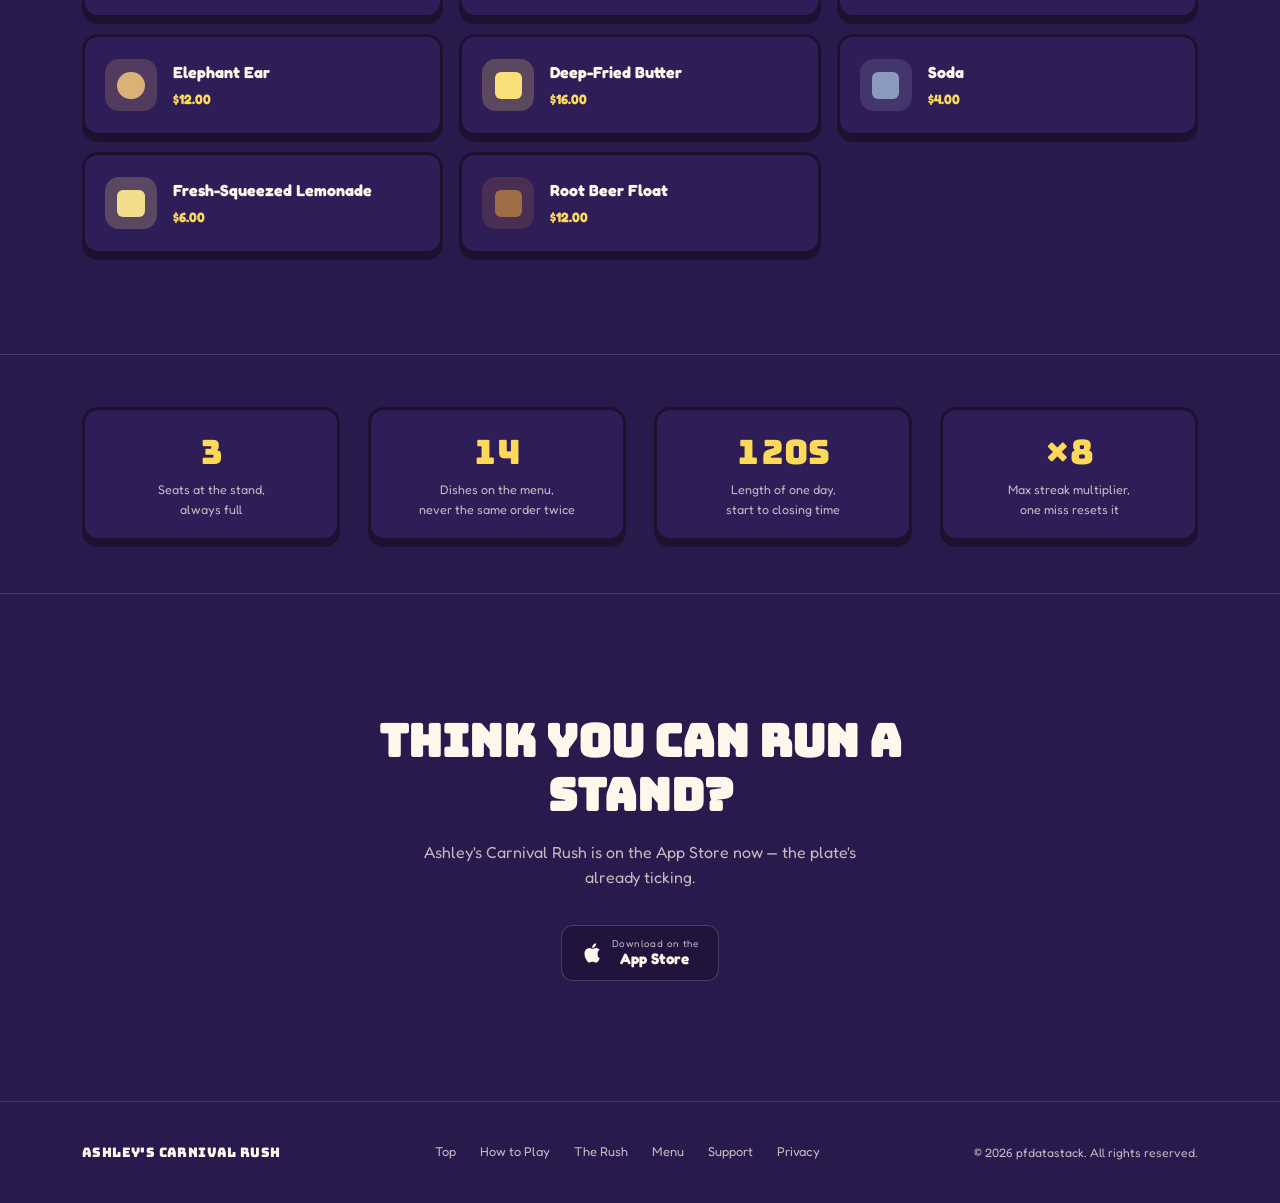
==== commit 4f467689: "Catch up to the live 1.2 app, and add the Ticket Booth visual refresh This site (linked from App Sto" ====
--- a/index.html
+++ b/index.html
@@ -4,7 +4,7 @@
 <meta charset="UTF-8">
 <meta name="viewport" content="width=device-width, initial-scale=1.0, viewport-fit=cover">
 <title>Ashley's Carnival Rush — Everything on the ticket. Nothing else.</title>
-<meta name="description" content="A carnival food-stand memory rush for iOS. Customers order by ticket — build the tray exactly right, serve it fast, keep the streak alive. One extra pickle and it's coming back.">
+<meta name="description" content="A carnival food-stand memory rush for iOS. Customers order by ticket — build the plate exactly right, serve it fast, keep the streak alive. One extra pickle and it's coming back.">
 <link rel="icon" type="image/svg+xml" href="data:image/svg+xml,%3Csvg xmlns='http://www.w3.org/2000/svg' viewBox='0 0 64 64'%3E%3Cdefs%3E%3ClinearGradient id='g' x1='0' y1='0' x2='0' y2='1'%3E%3Cstop offset='0' stop-color='%23291A4D'/%3E%3Cstop offset='0.5' stop-color='%236B2459'/%3E%3Cstop offset='1' stop-color='%23B84247'/%3E%3C/linearGradient%3E%3C/defs%3E%3Crect width='64' height='64' rx='14' fill='url(%23g)'/%3E%3Cpath d='M14 24 h36 a4 4 0 0 1 4 4 v2 h-44 v-2 a4 4 0 0 1 4 -4 z' fill='%23DE3D4D'/%3E%3Cpath d='M10 26 l6 -2 v6 l-6 -2 z M50 26 l6 -2 v6 l-6 -2 z' fill='%23DE3D4D'/%3E%3Crect x='14' y='30' width='9' height='6' fill='%23EDF2F7'/%3E%3Crect x='23' y='30' width='9' height='6' fill='%23DE3D4D'/%3E%3Crect x='32' y='30' width='9' height='6' fill='%23EDF2F7'/%3E%3Crect x='41' y='30' width='9' height='6' fill='%23DE3D4D'/%3E%3Ccircle cx='32' cy='48' r='6' fill='%23FCD959'/%3E%3C/svg%3E">
 
 <link rel="preconnect" href="https://fonts.googleapis.com">
@@ -14,7 +14,7 @@
 <meta property="og:type" content="website">
 <meta property="og:site_name" content="Ashley's Carnival Rush">
 <meta property="og:title" content="Ashley's Carnival Rush — Everything on the ticket. Nothing else.">
-<meta property="og:description" content="A carnival food-stand memory rush for iOS. Build the tray exactly right, serve it fast, keep the streak alive.">
+<meta property="og:description" content="A carnival food-stand memory rush for iOS. Build the plate exactly right, serve it fast, keep the streak alive.">
 
 <style>
   :root{
@@ -408,6 +408,7 @@
     * { transition-duration:.001ms !important; animation-duration:.001ms !important; }
   }
 </style>
+<link rel="stylesheet" href="carnival.css?v=c186529b">
 </head>
 <body>
 
@@ -438,7 +439,7 @@
     <a href="#mechanics">The Rush</a>
     <a href="#menu">Menu</a>
   </nav>
-  <a class="nav-cta" href="#top">Coming Soon</a>
+  <a class="nav-cta" href="https://apps.apple.com/us/app/ashleys-carnival-rush/id6806704252" target="_blank" rel="noopener">Get the App</a>
 </header>
 
 <!-- ============================================================
@@ -447,19 +448,22 @@
 <section class="hero" id="top">
   <div class="wrap hero-grid">
     <div class="hero-copy">
-      <span class="hero-eyebrow">Carnival Food Stand · iOS · Coming Soon</span>
-      <h1>Everything on the ticket. <span class="hi">Nothing else.</span></h1>
+      <span class="hero-eyebrow">Carnival Food Stand · iOS · Out Now</span>
+      <div class="marquee">
+        <span class="marquee-bulbs" aria-hidden="true"></span>
+        <h1>Everything on the ticket. <span class="hi">Nothing else.</span></h1>
+      </div>
       <p class="sub">
         A carnival food-stand memory rush. Every customer hands you a ticket —
-        tap the exact ingredients onto your tray, serve it fast, and don't let
+        tap the exact ingredients onto your plate, serve it fast, and don't let
         the streak drop. <b>One extra pickle and it's coming back.</b>
       </p>
       <div class="hero-ctas">
-        <a class="badge" href="#" aria-label="Coming to the App Store">
+        <a class="badge" href="https://apps.apple.com/us/app/ashleys-carnival-rush/id6806704252" target="_blank" rel="noopener" aria-label="Download on the App Store">
           <svg viewBox="0 0 24 24" fill="currentColor" aria-hidden="true"><path d="M18.7 12.6c0-2.9 2.4-4.3 2.5-4.4-1.4-2-3.5-2.3-4.2-2.3-1.8-.2-3.5 1-4.4 1-.9 0-2.3-1-3.8-1-2 0-3.8 1.1-4.8 2.9-2.1 3.6-.5 8.9 1.5 11.8 1 1.4 2.1 3 3.6 2.9 1.5-.1 2-.9 3.7-.9s2.2.9 3.8.9c1.6 0 2.6-1.4 3.5-2.9.7-1.1 1.2-2.2 1.4-2.3-.1 0-2.8-1.1-2.8-4.3zm-3-8.5c.8-1 1.4-2.3 1.2-3.7-1.2.1-2.6.8-3.4 1.8-.8.9-1.5 2.3-1.3 3.6 1.3.1 2.7-.6 3.5-1.7z"/></svg>
-          <span class="badge-text"><small>Coming to the</small><strong>App Store</strong></span>
+          <span class="badge-text"><small>Download on the</small><strong>App Store</strong></span>
         </a>
-        <span class="hero-note">Free to play. No ads, no purchases — yet.</span>
+        <span class="hero-note">Free to play. No ads, no in-app purchases — ever.</span>
       </div>
     </div>
 
@@ -478,6 +482,13 @@
           <div class="mock-palette" id="mockPalette"></div>
         </div>
       </div>
+      <div class="ticket-slot" aria-hidden="true">
+        <div class="print-ticket">
+          <div class="pt-top"><span>Admit one</span><span>Order up</span></div>
+          <div class="pt-main">Everything on the ticket.</div>
+          <div class="pt-sub">Nothing else. Not even one extra pickle.</div>
+        </div>
+      </div>
     </div>
   </div>
 </section>
@@ -489,7 +500,7 @@
   <div class="wrap">
     <div class="section-head center">
       <span class="kicker">— How to Play —</span>
-      <h2>Five rules. That's the whole game.</h2>
+      <h2>The rules. That's the whole game.</h2>
     </div>
     <div class="rules">
       <div class="rule-ticket">
@@ -498,19 +509,31 @@
       </div>
       <div class="rule-ticket">
         <div class="rule-num">2</div>
-        <p>Tap ingredients to build the order on your tray. The order you tap them in doesn't matter.</p>
+        <p>Tap ingredients to build the order on your plate. The order you tap them in doesn't matter.</p>
       </div>
       <div class="rule-ticket">
         <div class="rule-num">3</div>
-        <p>Tap the customer to serve them. Everything on the ticket, and nothing else — an extra pickle is a wrong order.</p>
+        <p>Ingredients are split across three counters — Sweets, Savory, and Drinks. Switching between them never clears your plate.</p>
       </div>
       <div class="rule-ticket">
         <div class="rule-num">4</div>
-        <p>Serve fast for more money, and keep a streak going for more still.</p>
+        <p>Tap the customer to serve them. Everything on the ticket, and nothing else — an extra pickle is a wrong order.</p>
       </div>
       <div class="rule-ticket">
         <div class="rule-num">5</div>
-        <p>Nobody waits forever. Three customers walking off ends the day early.</p>
+        <p>Serve fast for more money, and keep a streak going for more still.</p>
+      </div>
+      <div class="rule-ticket">
+        <div class="rule-num">6</div>
+        <p>Nobody waits forever. Enough customers walking off ends the day early.</p>
+      </div>
+      <div class="rule-ticket">
+        <div class="rule-num">7</div>
+        <p>Earn stars to unlock new fairs, and spend your takings on new things to sell.</p>
+      </div>
+      <div class="rule-ticket">
+        <div class="rule-num">8</div>
+        <p>Need a moment? Pause any time — the day waits right where it is.</p>
       </div>
     </div>
   </div>
@@ -530,7 +553,7 @@
       <div class="mech-card">
         <div class="mech-glyph">⏱</div>
         <h3>Patience Runs Out Faster Late</h3>
-        <p>The first customer of the day waits <b>20 seconds</b>. Patience drops every 10 seconds the day runs, down to a floor of <b>9 seconds</b> — so the closing stretch is nothing like the opening bell.</p>
+        <p>Every customer's patience drops as the day runs, down to a hard floor near closing — so the last stretch of a day is nothing like the opening bell. How forgiving that clock is depends on which stand you're working.</p>
       </div>
       <div class="mech-card">
         <div class="mech-glyph">💰</div>
@@ -539,8 +562,8 @@
       </div>
       <div class="mech-card">
         <div class="mech-glyph">🚫</div>
-        <h3>Three Strikes Closes the Stand</h3>
-        <p>A wrong tray costs the streak and 2 seconds off the clock — but the customer stays. Let <b>three</b> walk off from waiting too long, though, and the day ends early.</p>
+        <h3>Too Many Walk-Offs Closes the Stand</h3>
+        <p>A wrong plate costs the streak and 2 seconds off the clock — but the customer stays. Let enough walk off from waiting too long, though, and the day ends early instead of running the full clock.</p>
       </div>
     </div>
   </div>
@@ -553,33 +576,65 @@
   <div class="wrap">
     <div class="section-head center">
       <span class="kicker">— On the Menu —</span>
-      <h2>Six dishes. Every one has a catch.</h2>
+      <h2>Fourteen dishes. Every one has a catch.</h2>
       <p>Required ingredients make the dish. Optional ones — the ones a customer might or might not want — are the entire reason two hamburger tickets are never the same order.</p>
     </div>
     <div class="menu-grid">
       <div class="menu-item">
         <div class="menu-icon" style="background:rgba(217,166,89,.18)"><i style="background:#6B4226;border-radius:50%;"></i></div>
-        <div><h4>Hamburger</h4><div class="price">$6.00</div></div>
+        <div><h4>Hamburger</h4><div class="price">$10.00</div></div>
       </div>
       <div class="menu-item">
         <div class="menu-icon" style="background:rgba(199,97,71,.18)"><i style="background:#C76147;border-radius:50px;"></i></div>
-        <div><h4>Hot Dog</h4><div class="price">$4.50</div></div>
+        <div><h4>Hot Dog</h4><div class="price">$7.00</div></div>
+      </div>
+      <div class="menu-item">
+        <div class="menu-icon" style="background:rgba(224,168,90,.2)"><i style="background:#E0A85A;border-radius:6px;"></i></div>
+        <div><h4>Corn Dog</h4><div class="price">$11.00</div></div>
+      </div>
+      <div class="menu-item">
+        <div class="menu-icon" style="background:rgba(232,214,180,.2)"><i style="background:#E8D6B4;border-radius:6px;"></i></div>
+        <div><h4>Cheese Curds</h4><div class="price">$13.00</div></div>
+      </div>
+      <div class="menu-item">
+        <div class="menu-icon" style="background:rgba(160,90,50,.22)"><i style="background:#A05A32;border-radius:6px;"></i></div>
+        <div><h4>Smoked Turkey Leg</h4><div class="price">$20.00</div></div>
       </div>
       <div class="menu-item">
         <div class="menu-icon" style="background:rgba(235,204,140,.2)"><i style="background:#EBCC8C;border-radius:50%;"></i></div>
-        <div><h4>Funnel Cake</h4><div class="price">$5.00</div></div>
+        <div><h4>Funnel Cake</h4><div class="price">$8.00</div></div>
+      </div>
+      <div class="menu-item">
+        <div class="menu-icon" style="background:rgba(226,150,196,.2)"><i style="background:#E296C4;border-radius:50%;"></i></div>
+        <div><h4>Cotton Candy</h4><div class="price">$6.00</div></div>
       </div>
       <div class="menu-item">
         <div class="menu-icon" style="background:rgba(212,26,46,.18)"><i style="background:#D41A2E;border-radius:50%;"></i></div>
-        <div><h4>Candy Apple</h4><div class="price">$3.00</div></div>
+        <div><h4>Caramel Apple</h4><div class="price">$10.00</div></div>
       </div>
       <div class="menu-item">
         <div class="menu-icon" style="background:rgba(72,61,66,.28)"><i style="background:#483D42;border-radius:50%;"></i></div>
-        <div><h4>Fried Oreos</h4><div class="price">$4.00</div></div>
+        <div><h4>Deep-Fried Oreos</h4><div class="price">$13.00</div></div>
+      </div>
+      <div class="menu-item">
+        <div class="menu-icon" style="background:rgba(218,178,120,.2)"><i style="background:#DAB278;border-radius:50%;"></i></div>
+        <div><h4>Elephant Ear</h4><div class="price">$12.00</div></div>
+      </div>
+      <div class="menu-item">
+        <div class="menu-icon" style="background:rgba(250,224,120,.22)"><i style="background:#FAE078;border-radius:6px;"></i></div>
+        <div><h4>Deep-Fried Butter</h4><div class="price">$16.00</div></div>
       </div>
       <div class="menu-item">
         <div class="menu-icon" style="background:rgba(140,153,191,.2)"><i style="background:#8C99BF;border-radius:6px;"></i></div>
-        <div><h4>Soda</h4><div class="price">$2.50</div></div>
+        <div><h4>Soda</h4><div class="price">$4.00</div></div>
+      </div>
+      <div class="menu-item">
+        <div class="menu-icon" style="background:rgba(240,222,140,.22)"><i style="background:#F0DE8C;border-radius:6px;"></i></div>
+        <div><h4>Fresh-Squeezed Lemonade</h4><div class="price">$6.00</div></div>
+      </div>
+      <div class="menu-item">
+        <div class="menu-icon" style="background:rgba(160,110,70,.22)"><i style="background:#A06E46;border-radius:6px;"></i></div>
+        <div><h4>Root Beer Float</h4><div class="price">$12.00</div></div>
       </div>
     </div>
   </div>
@@ -591,7 +646,7 @@
 <section class="stats">
   <div class="wrap stats-row">
     <div class="stat"><div class="num">3</div><div class="label">Seats at the stand,<br>always full</div></div>
-    <div class="stat"><div class="num">6</div><div class="label">Dishes on the menu,<br>never the same order twice</div></div>
+    <div class="stat"><div class="num">14</div><div class="label">Dishes on the menu,<br>never the same order twice</div></div>
     <div class="stat"><div class="num">120s</div><div class="label">Length of one day,<br>start to closing time</div></div>
     <div class="stat"><div class="num">×8</div><div class="label">Max streak multiplier,<br>one miss resets it</div></div>
   </div>
@@ -603,10 +658,10 @@
 <section class="closing">
   <div class="wrap">
     <h2>Think you can run a stand?</h2>
-    <p>Ashley's Carnival Rush is in development for iOS. No release date yet — but the tray's already ticking.</p>
-    <a class="badge" href="#" aria-label="Coming to the App Store" style="display:inline-flex;">
+    <p>Ashley's Carnival Rush is on the App Store now — the plate's already ticking.</p>
+    <a class="badge" href="https://apps.apple.com/us/app/ashleys-carnival-rush/id6806704252" target="_blank" rel="noopener" aria-label="Download on the App Store" style="display:inline-flex;">
       <svg viewBox="0 0 24 24" fill="currentColor" aria-hidden="true"><path d="M18.7 12.6c0-2.9 2.4-4.3 2.5-4.4-1.4-2-3.5-2.3-4.2-2.3-1.8-.2-3.5 1-4.4 1-.9 0-2.3-1-3.8-1-2 0-3.8 1.1-4.8 2.9-2.1 3.6-.5 8.9 1.5 11.8 1 1.4 2.1 3 3.6 2.9 1.5-.1 2-.9 3.7-.9s2.2.9 3.8.9c1.6 0 2.6-1.4 3.5-2.9.7-1.1 1.2-2.2 1.4-2.3-.1 0-2.8-1.1-2.8-4.3zm-3-8.5c.8-1 1.4-2.3 1.2-3.7-1.2.1-2.6.8-3.4 1.8-.8.9-1.5 2.3-1.3 3.6 1.3.1 2.7-.6 3.5-1.7z"/></svg>
-      <span class="badge-text"><small>Coming to the</small><strong>App Store</strong></span>
+      <span class="badge-text"><small>Download on the</small><strong>App Store</strong></span>
     </a>
   </div>
 </section>
@@ -755,5 +810,6 @@
 })();
 </script>
 
+<script src="carnival.js?v=235b93ca"></script>
 </body>
 </html>
--- a/carnival.css
+++ b/carnival.css
@@ -0,0 +1,170 @@
+/* ================================================================
+   TICKET BOOTH — motion + tactile layer for Ashley's Carnival Rush
+   Loaded after the page's inline <style>; reuses its palette tokens
+   (--gold, --red, --purple-deep, --cream, --ink …) and fonts.
+   Playful on purpose: paper tickets, sticker cards, marquee bulbs.
+   Budget: transform/opacity animations only, loops pause off-screen,
+   prefers-reduced-motion lands everything in its final state.
+   ================================================================ */
+:root{
+  --spring: cubic-bezier(.34,1.56,.64,1);
+  --paper: #FFF7EC;
+  --paper-edge: #E9DCC6;
+}
+
+/* ── 1. MARQUEE around the headline ─────────────────────────── */
+.marquee{
+  position:relative; display:inline-block;
+  padding:26px 30px 24px;
+  margin:-4px 0 0 -30px;
+  border-radius:22px;
+  background:linear-gradient(180deg, rgba(28,18,48,.55), rgba(28,18,48,.35));
+  box-shadow:inset 0 0 0 3px rgba(252,217,89,.28), 0 18px 40px -18px rgba(0,0,0,.6);
+}
+.marquee-bulbs{ position:absolute; inset:0; pointer-events:none; }
+.mq-bulb{
+  position:absolute; width:9px; height:9px; margin:-4.5px 0 0 -4.5px; border-radius:50%;
+  background:#FFE58A;
+  box-shadow:0 0 6px 2px rgba(252,217,89,.75), 0 0 14px 3px rgba(252,217,89,.35);
+  opacity:.25;
+  animation:chase 1.2s steps(1,end) infinite;
+}
+.mq-bulb.p1{ animation-delay:-.4s; }
+.mq-bulb.p2{ animation-delay:-.8s; }
+@keyframes chase{ 0%{ opacity:1; } 33.34%{ opacity:.22; } }
+.marquee.mq-paused .mq-bulb{ animation-play-state:paused; }
+@media (max-width:920px){ .marquee{ margin:0 auto; padding:22px 18px 20px; } }
+
+/* ── 2. HERO: a ticket prints out of the phone ──────────────── */
+.phone-stage{ position:relative; padding-bottom:118px; }
+/* the slot sits just under the phone, so the ticket feeds out of it */
+.ticket-slot{
+  position:absolute; left:50%; top:calc(100% - 132px); width:min(250px,66vw);
+  transform:translateX(-50%);
+  overflow:hidden; padding:0 8px 18px;   /* room for the ticket's shadow */
+  pointer-events:none;
+}
+.print-ticket{
+  position:relative;
+  background:var(--paper); color:var(--ink);
+  border-radius:4px 4px 10px 10px;
+  padding:14px 16px 16px;
+  font-family:var(--font-body);
+  box-shadow:0 10px 0 -4px var(--paper-edge), 0 16px 24px -10px rgba(0,0,0,.5);
+  transform:translateY(-105%);
+  /* the bottom edge is a perforated tear */
+  -webkit-mask:radial-gradient(circle 5px at 8px 100%, transparent 98%, #000) -8px 0/16px 100% repeat-x;
+          mask:radial-gradient(circle 5px at 8px 100%, transparent 98%, #000) -8px 0/16px 100% repeat-x;
+}
+.print-ticket.printing{ animation:printOut 1.6s steps(9,end) .9s forwards; }
+@keyframes printOut{ to{ transform:translateY(0); } }
+.print-ticket .pt-top{
+  display:flex; justify-content:space-between; align-items:center;
+  font:700 .62rem/1 var(--font-body); letter-spacing:.2em; text-transform:uppercase; color:var(--red-deep);
+  border-bottom:1.5px dashed rgba(28,18,48,.25); padding-bottom:8px; margin-bottom:8px;
+}
+.print-ticket .pt-main{ font-family:var(--font-display); font-size:1.05rem; line-height:1.15; color:var(--ink); }
+.print-ticket .pt-sub{ font-size:.72rem; font-weight:600; color:#6B5A7E; margin-top:4px; }
+.phone{ cursor:pointer; }
+
+/* ── 3. HOW TO PLAY: paper tickets that tear in ─────────────── */
+.rule-ticket{
+  background:var(--paper) !important;
+  border:none !important;
+  border-radius:12px !important;
+  color:var(--ink);
+  padding:28px 16px 20px !important;
+  box-shadow:0 6px 0 var(--paper-edge), 0 14px 22px -10px rgba(0,0,0,.55);
+  transform:rotate(var(--tilt,0deg));
+  transition:transform .35s var(--spring), box-shadow .35s var(--spring);
+}
+.rule-ticket:nth-child(odd){ --tilt:-1.6deg; }
+.rule-ticket:nth-child(even){ --tilt:1.4deg; }
+.rule-ticket:nth-child(3n){ --tilt:-.6deg; }
+.rule-ticket::before, .rule-ticket::after{ background:var(--purple-deep) !important; }
+/* perforation line between the number stub and the rule text */
+.rule-ticket .rule-num{ position:relative; margin-bottom:18px !important; box-shadow:0 4px 0 var(--red-deep); }
+.rule-ticket .rule-num::after{
+  content:""; position:absolute; left:50%; top:calc(100% + 9px);
+  width:150px; transform:translateX(-50%);
+  border-top:2px dashed rgba(28,18,48,.22);
+}
+.rule-ticket p{ color:#3D2E52 !important; font-weight:500; }
+.rule-ticket:hover{ transform:rotate(0deg) translateY(-6px) scale(1.03); box-shadow:0 10px 0 var(--paper-edge), 0 22px 30px -12px rgba(0,0,0,.6); }
+.js-reveal .rule-ticket.pending{ opacity:0; transform:translateY(46px) rotate(calc(var(--tilt,0deg) * -6)) scale(.88); }
+.rule-ticket.torn{ animation:tearIn .6s var(--spring) both; animation-delay:var(--d,0ms); }
+@keyframes tearIn{
+  0%{ opacity:0; transform:translateY(46px) rotate(calc(var(--tilt,0deg) * -6)) scale(.88); }
+  60%{ opacity:1; }
+  100%{ opacity:1; transform:rotate(var(--tilt,0deg)); }
+}
+
+/* ── 4. THE RUSH: chunky sticker cards ──────────────────────── */
+.mech-grid{ gap:22px !important; background:none !important; border:none !important; overflow:visible !important; }
+.mech-card{
+  background:#3A2466 !important; border-radius:18px;
+  border:3px solid #1C1230;
+  box-shadow:7px 7px 0 var(--gold);
+  transition:transform .3s var(--spring), box-shadow .3s var(--spring);
+}
+.mech-card:nth-child(2){ box-shadow:7px 7px 0 var(--red); }
+.mech-card:nth-child(3){ box-shadow:7px 7px 0 var(--good); }
+.mech-card:hover{ transform:translate(-3px,-3px) rotate(-.6deg); box-shadow:11px 11px 0 var(--gold); }
+.mech-card:nth-child(2):hover{ box-shadow:11px 11px 0 var(--red); }
+.mech-card:nth-child(3):hover{ box-shadow:11px 11px 0 var(--good); }
+.mech-glyph{ transition:transform .4s var(--spring); }
+.mech-card:hover .mech-glyph{ transform:rotate(-12deg) scale(1.15); }
+
+/* ── 5. MENU: a board whose items flip in, then bounce ──────── */
+.menu-grid{ perspective:900px; }
+.menu-item{
+  background:#2F1D57 !important; border:3px solid #1C1230 !important; border-radius:16px !important;
+  box-shadow:0 6px 0 #1C1230;
+  transform-origin:50% 0;
+  transition:transform .3s var(--spring), box-shadow .3s var(--spring) !important;
+}
+.menu-item:hover{ transform:translateY(-5px) !important; box-shadow:0 11px 0 #1C1230; }
+.menu-item:hover .menu-icon{ animation:wobble .6s var(--spring); }
+@keyframes wobble{
+  0%{ transform:rotate(0) scale(1); } 30%{ transform:rotate(-14deg) scale(1.15); }
+  60%{ transform:rotate(9deg) scale(1.05); } 100%{ transform:rotate(0) scale(1); }
+}
+.js-reveal .menu-item.pending{ opacity:0; transform:rotateX(-92deg); }
+.menu-item.flipped{ animation:flipIn .7s var(--spring) both; animation-delay:var(--d,0ms); }
+@keyframes flipIn{ from{ opacity:0; transform:rotateX(-92deg); } 40%{ opacity:1; } to{ opacity:1; transform:rotateX(0); } }
+
+/* ── 6. STATS: ticket-counter digits ───────────────────────── */
+.stat .num{ display:inline-flex; align-items:flex-end; justify-content:center; height:1.2em; line-height:1.2; overflow:hidden; }
+.roll{ display:inline-block; height:1.2em; overflow:hidden; }
+.roll i{ display:flex; flex-direction:column; font-style:normal; transition:transform 1.5s var(--spring); transition-delay:var(--d,0ms); }
+.roll b{ display:block; height:1.2em; font-weight:inherit; }
+.stats .stat{
+  background:#2F1D57; border:3px solid #1C1230; border-radius:16px; padding:22px 12px 18px;
+  box-shadow:0 6px 0 #1C1230;
+}
+
+/* ── 7. Section heads pop in ──────────────────────────────── */
+.js-reveal .section-head.pending, .js-reveal .closing h2.pending{ opacity:0; transform:translateY(24px) scale(.97); }
+.section-head.popped, .closing h2.popped{ animation:popIn .6s var(--spring) both; }
+@keyframes popIn{ from{ opacity:0; transform:translateY(24px) scale(.97); } to{ opacity:1; transform:none; } }
+
+/* ── 8. CONFETTI on the download badge ──────────────────────── */
+.confetti{
+  position:fixed; z-index:200; width:9px; height:14px; border-radius:2px; pointer-events:none;
+  left:var(--x); top:var(--y); background:var(--c);
+  animation:confetti 1.1s cubic-bezier(.2,.7,.4,1) forwards;
+}
+@keyframes confetti{
+  0%{ transform:translate(0,0) rotate(0); opacity:1; }
+  100%{ transform:translate(var(--dx), var(--dy)) rotate(var(--r)); opacity:0; }
+}
+.badge{ position:relative; }
+.badge:hover{ animation:badgeJiggle .5s var(--spring); }
+@keyframes badgeJiggle{ 0%{ transform:translateY(-2px) rotate(0); } 35%{ transform:translateY(-3px) rotate(-3deg); } 70%{ transform:translateY(-2px) rotate(2deg); } 100%{ transform:translateY(-2px) rotate(0); } }
+
+@media (prefers-reduced-motion: reduce){
+  .mq-bulb{ animation:none; opacity:.85; }
+  .print-ticket{ transform:none; animation:none !important; }
+  .js-reveal .pending{ opacity:1 !important; transform:none !important; }
+  .confetti{ display:none; }
+}
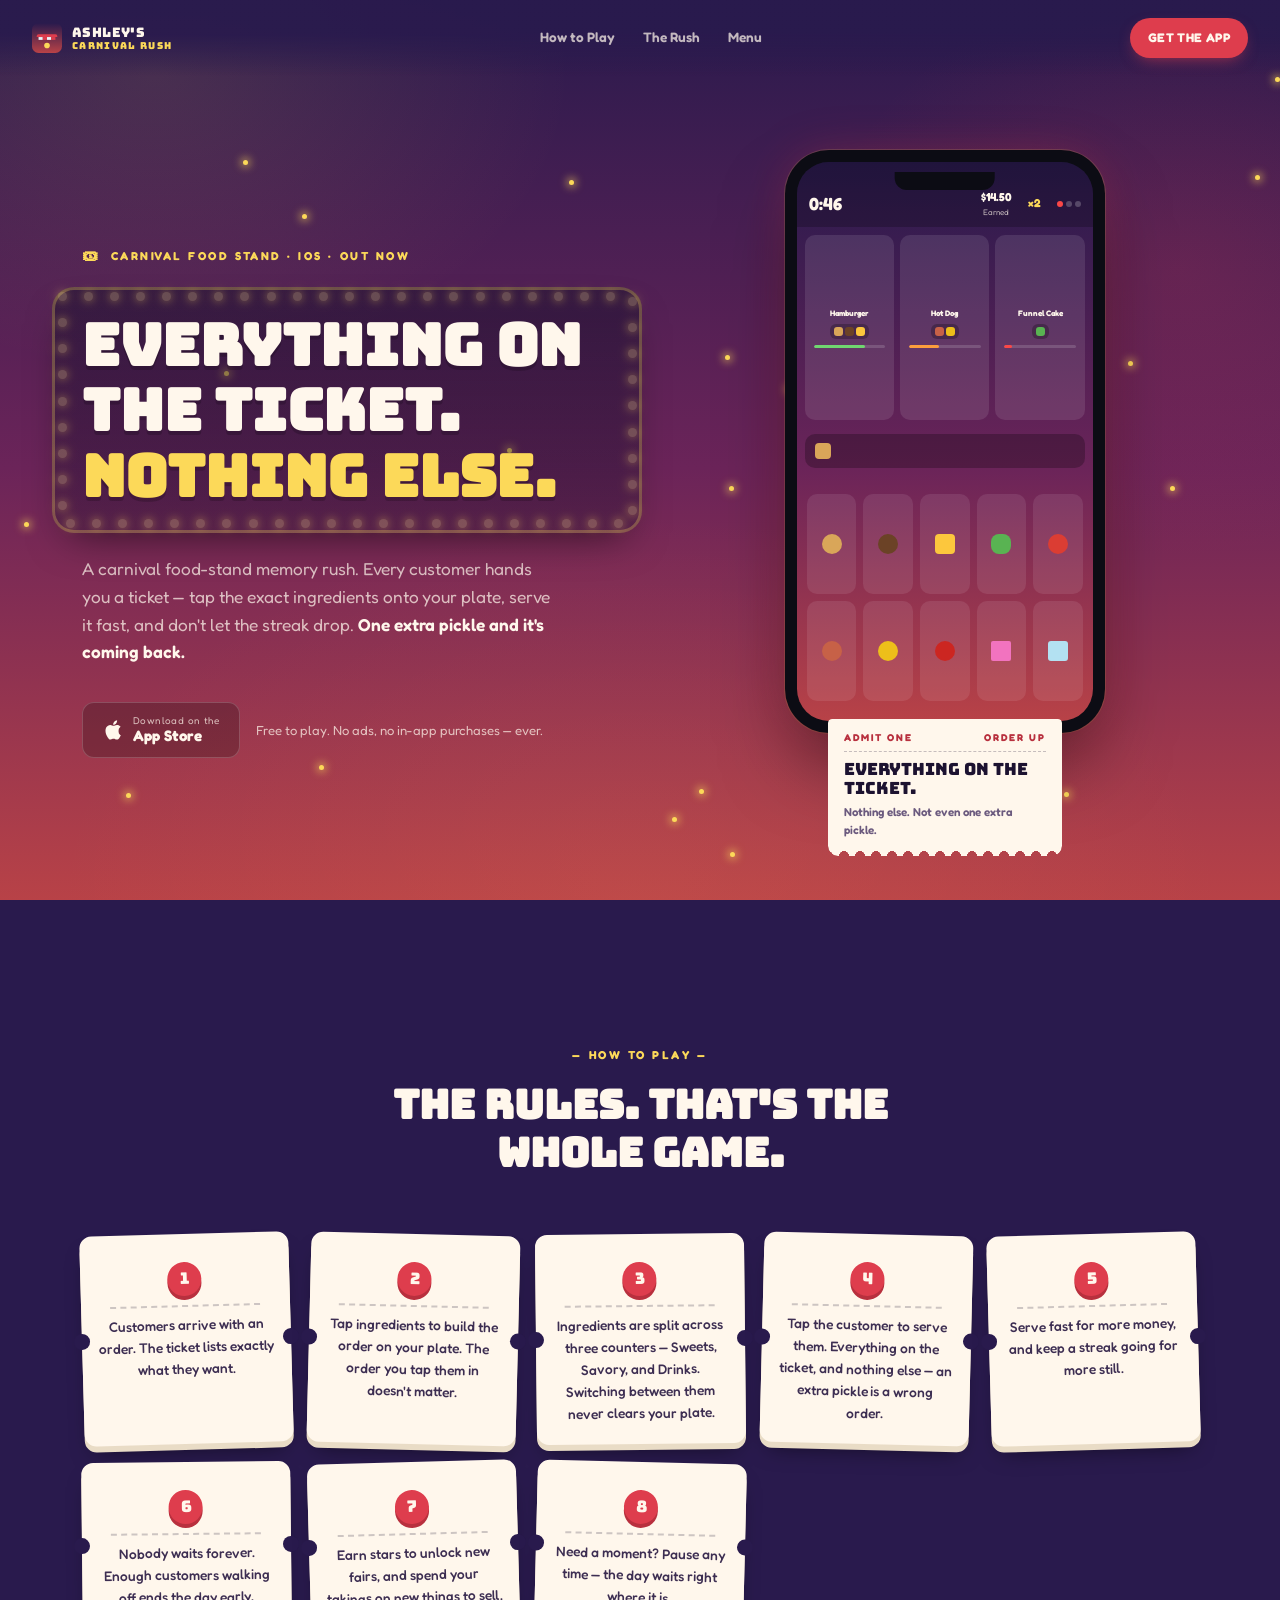
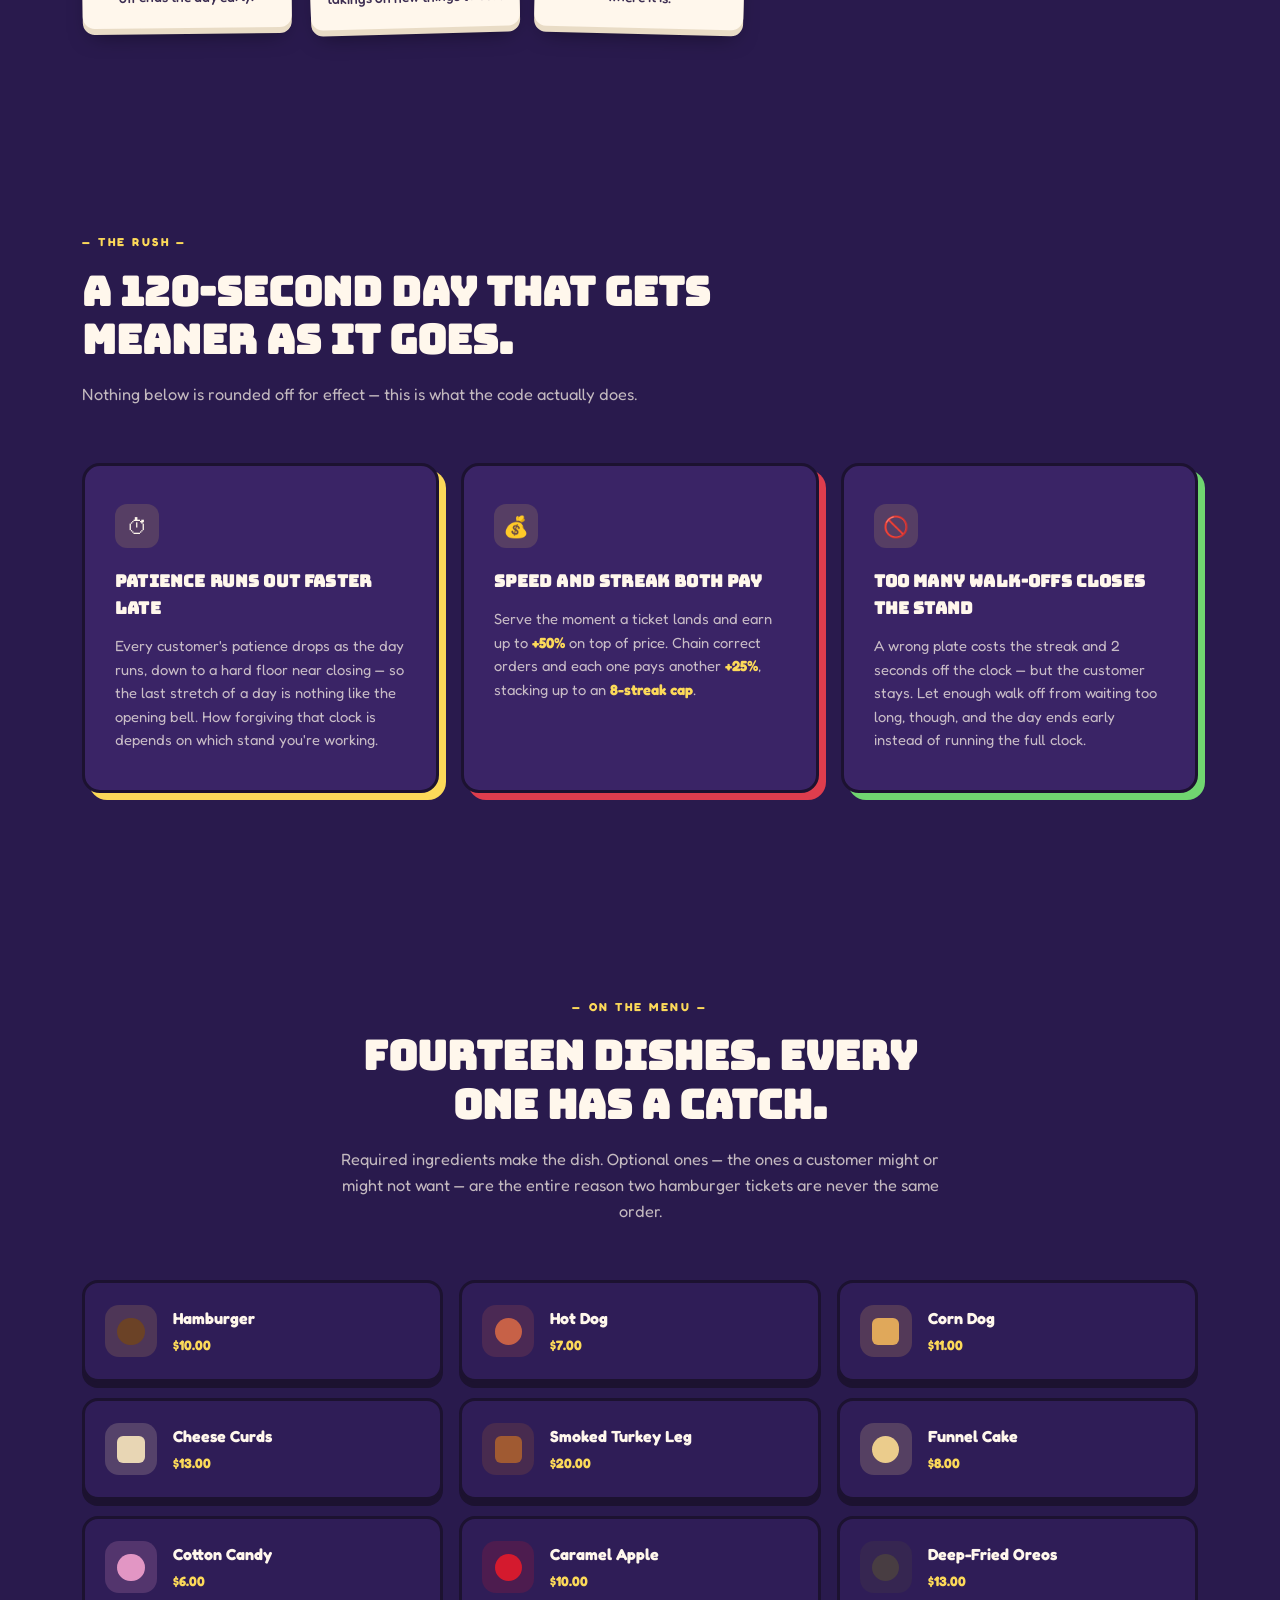
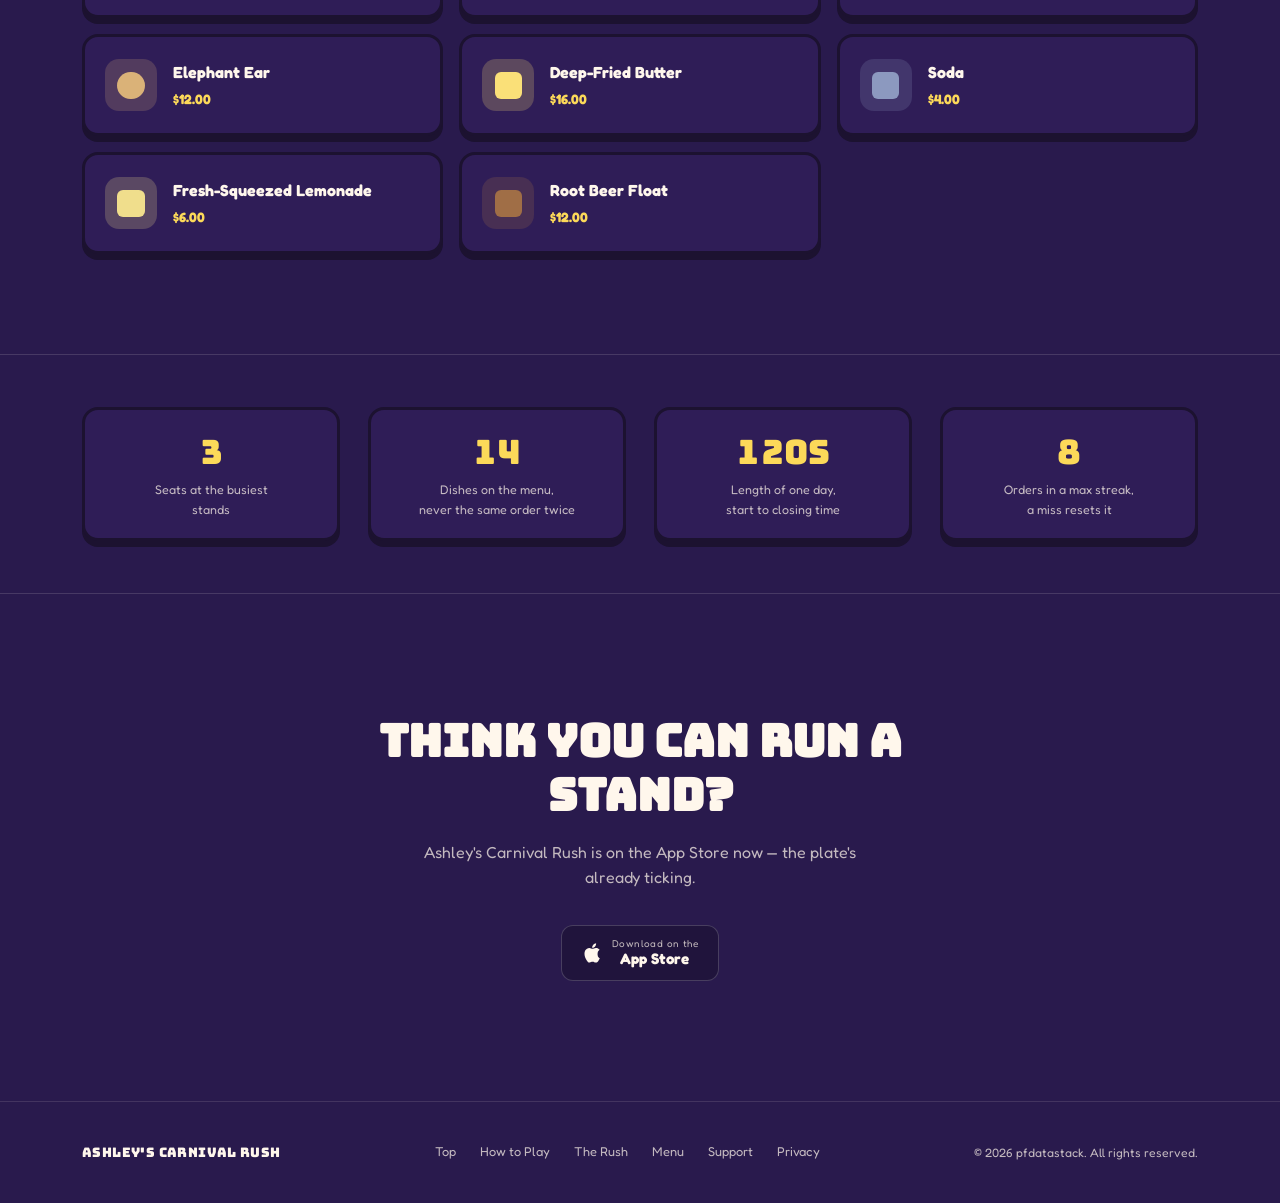
==== commit a74374b1: "Two stats said more than the game does Seats run 1 to 3 by stand, not always 3 full; the streak cap " ====
--- a/index.html
+++ b/index.html
@@ -645,10 +645,10 @@
      ============================================================ -->
 <section class="stats">
   <div class="wrap stats-row">
-    <div class="stat"><div class="num">3</div><div class="label">Seats at the stand,<br>always full</div></div>
+    <div class="stat"><div class="num">3</div><div class="label">Seats at the busiest<br>stands</div></div>
     <div class="stat"><div class="num">14</div><div class="label">Dishes on the menu,<br>never the same order twice</div></div>
     <div class="stat"><div class="num">120s</div><div class="label">Length of one day,<br>start to closing time</div></div>
-    <div class="stat"><div class="num">×8</div><div class="label">Max streak multiplier,<br>one miss resets it</div></div>
+    <div class="stat"><div class="num">8</div><div class="label">Orders in a max streak,<br>a miss resets it</div></div>
   </div>
 </section>
 
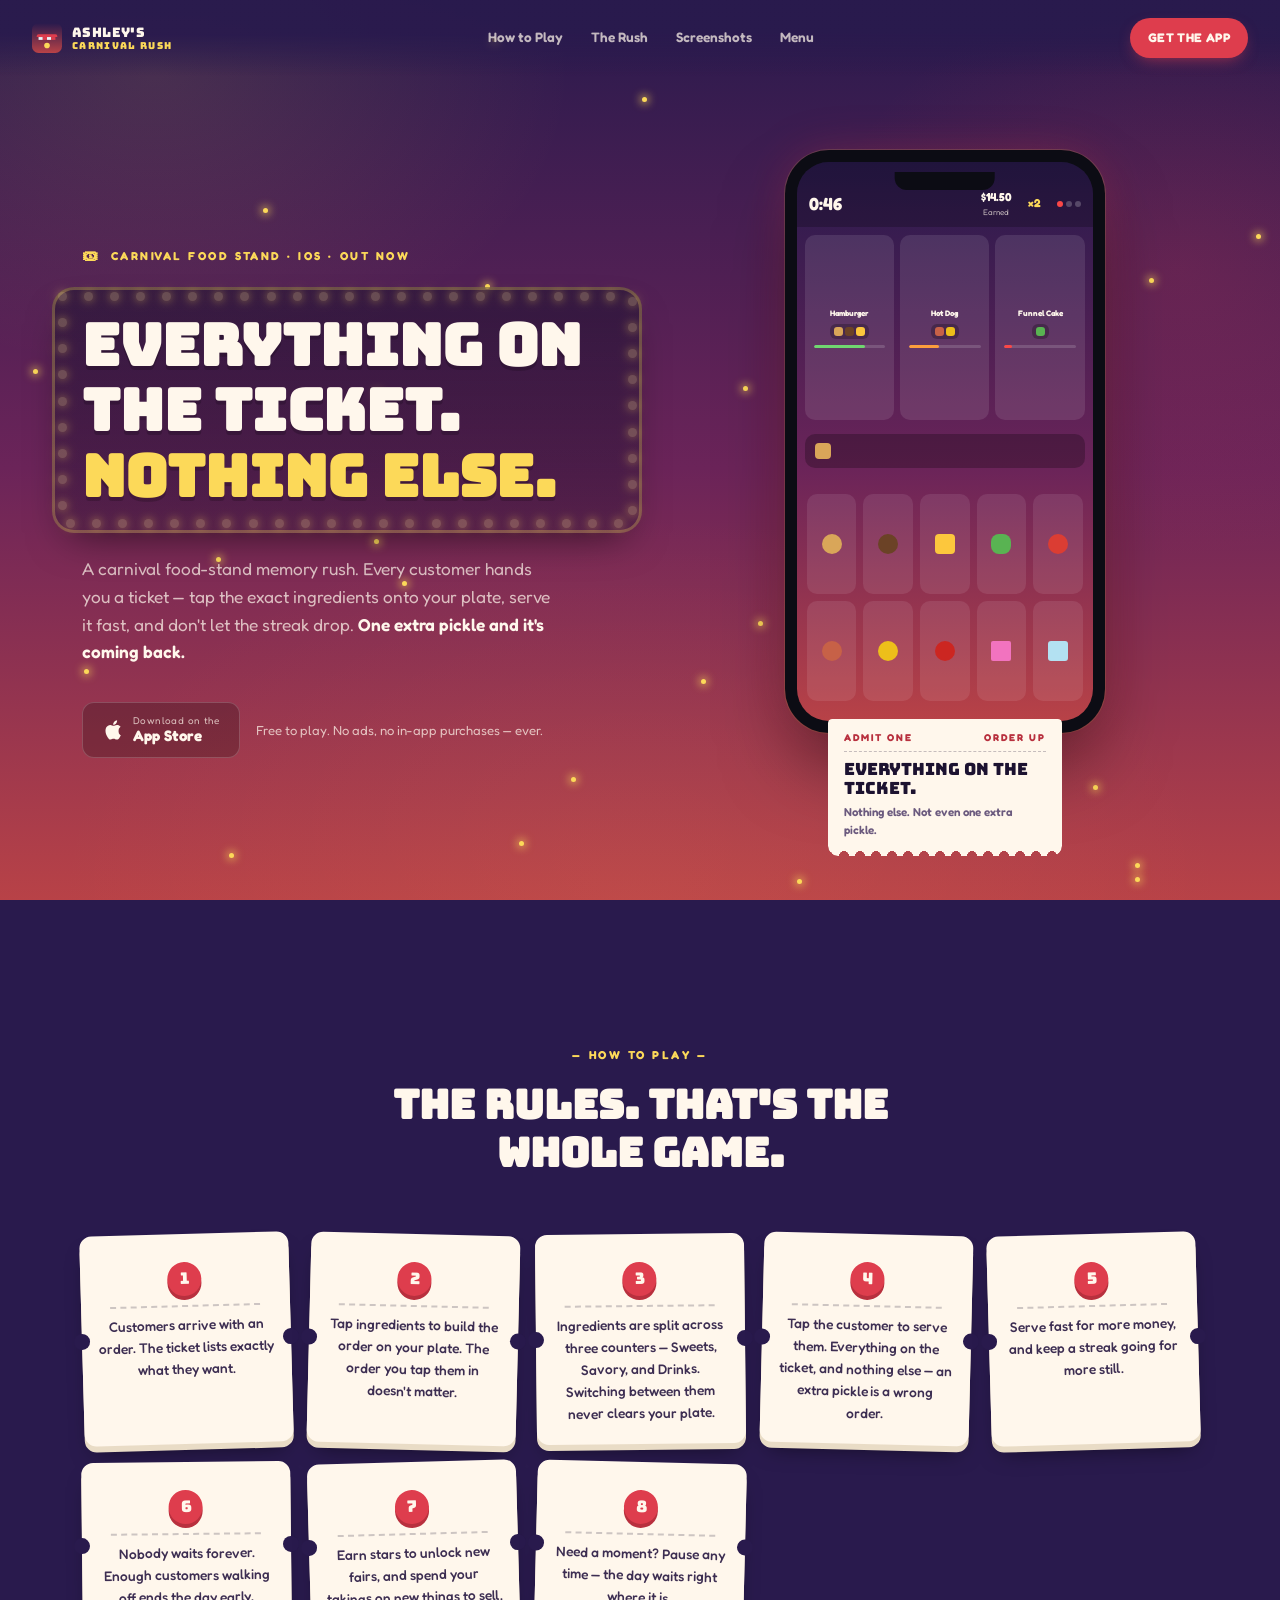
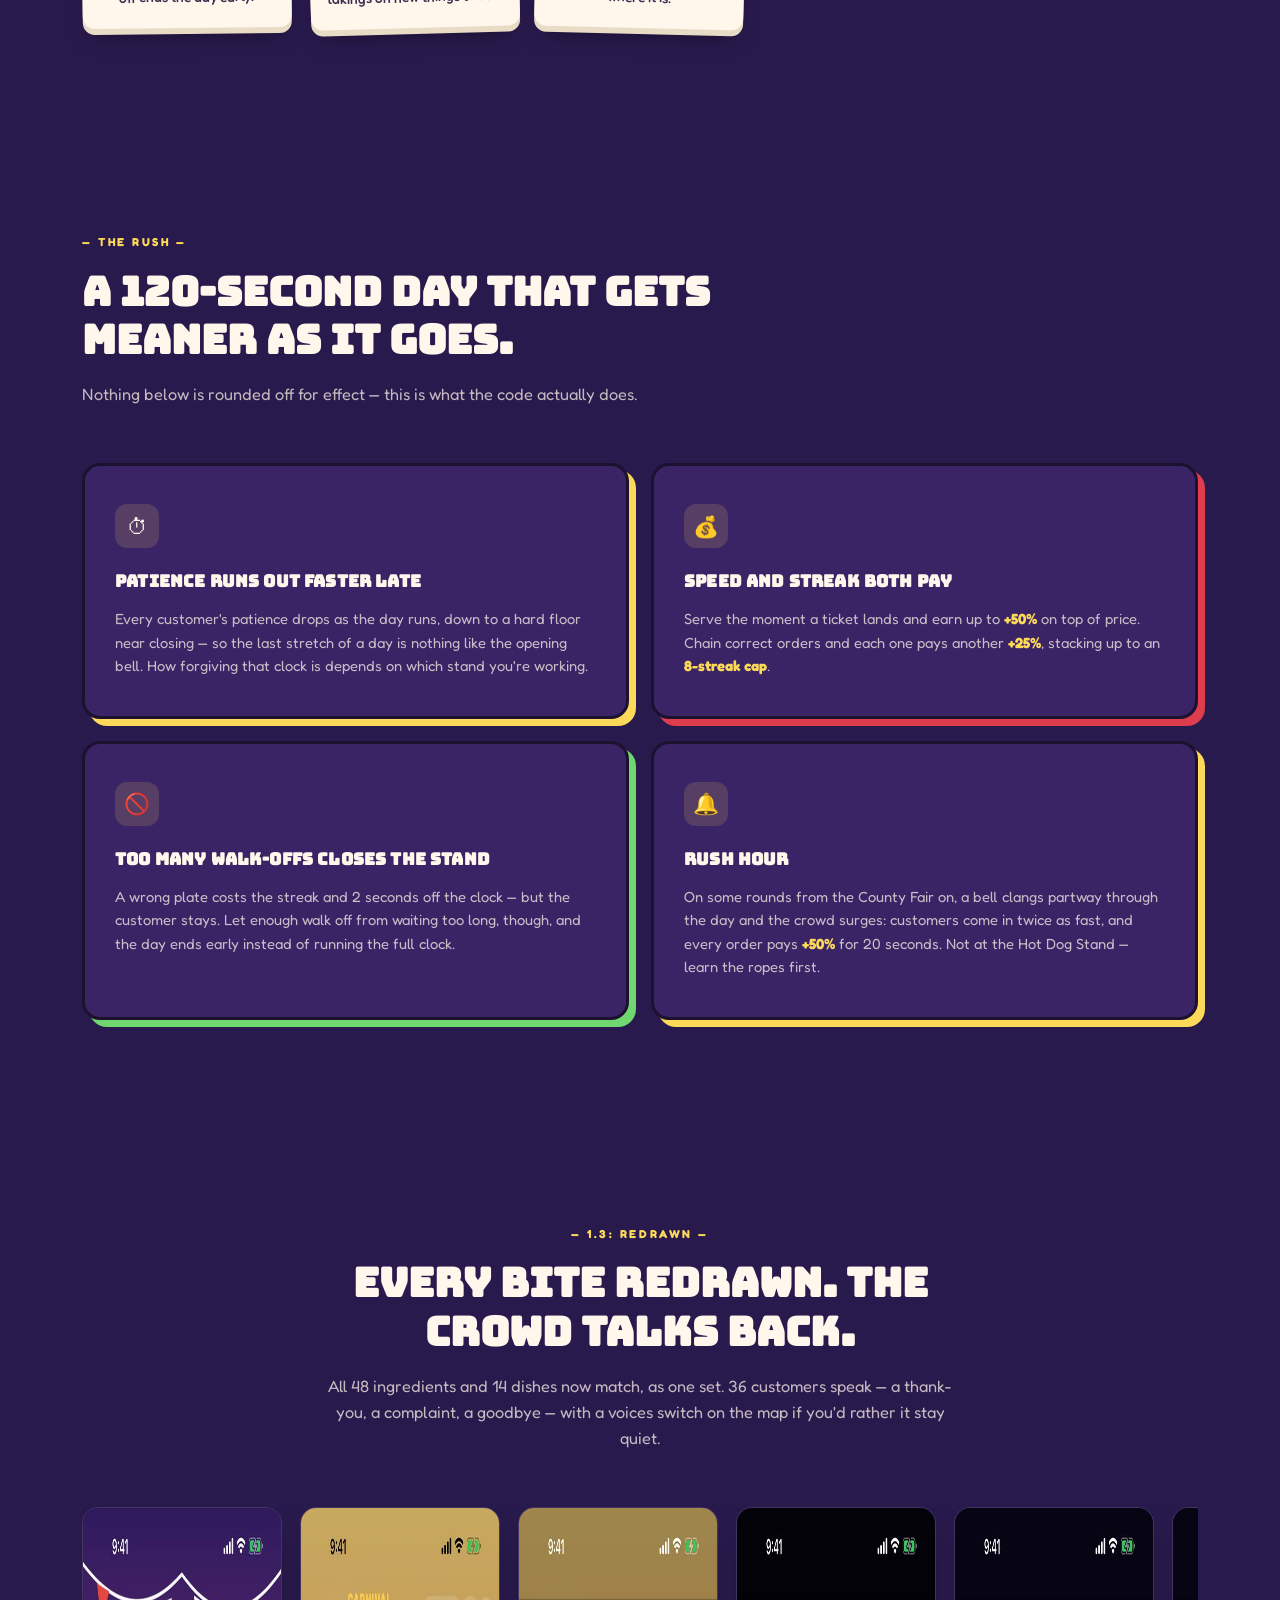
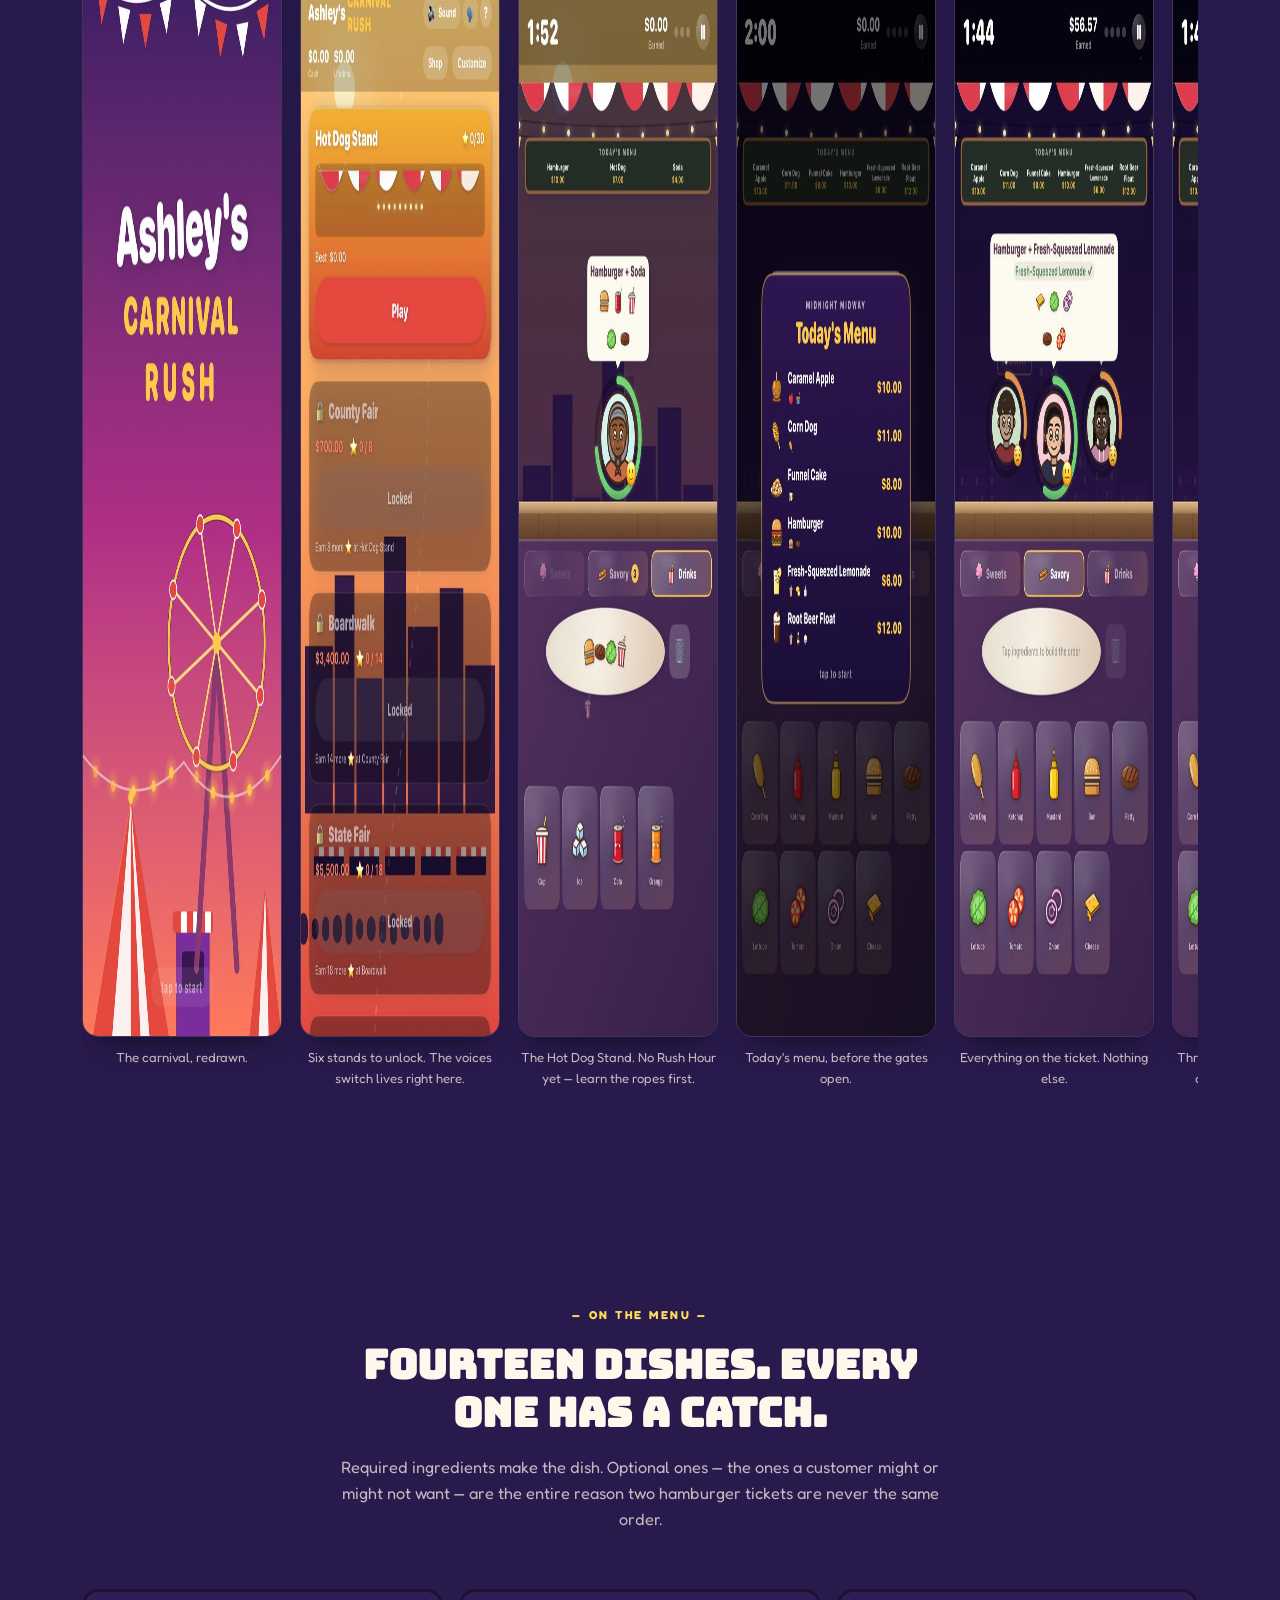
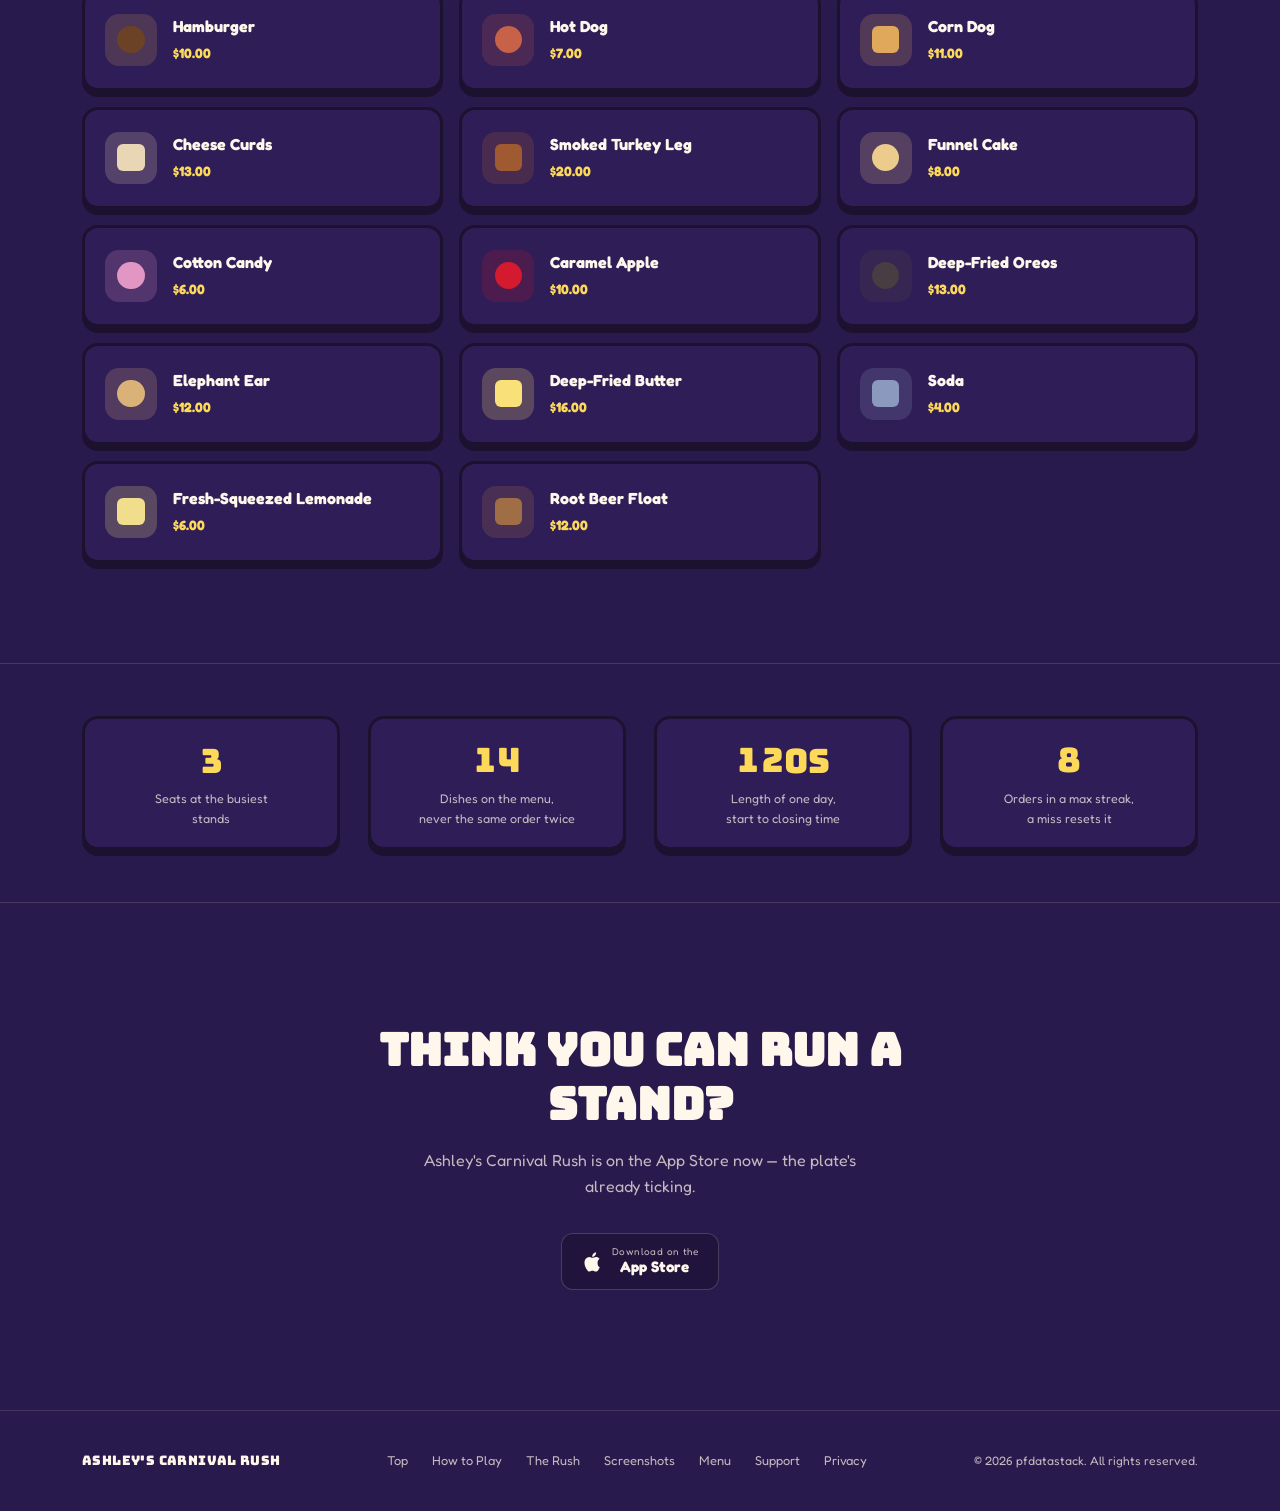
==== commit e8ef6172: "1.3: redrawn-art screenshots, voices, and Rush Hour Confirmed 1.3 is genuinely live via Apple's look" ====
--- a/index.html
+++ b/index.html
@@ -311,7 +311,7 @@
   /* ============================================================
      MECHANICS — 3 cards, real numbers from Balance.swift
      ============================================================ */
-  .mech-grid{ display:grid; grid-template-columns:repeat(3,1fr); gap:1px; background:rgba(255,247,236,.1); border:1px solid rgba(255,247,236,.1); border-radius:18px; overflow:hidden; }
+  .mech-grid{ display:grid; grid-template-columns:repeat(2,1fr); gap:1px; background:rgba(255,247,236,.1); border:1px solid rgba(255,247,236,.1); border-radius:18px; overflow:hidden; }
   .mech-card{ background:rgba(41,26,77,.55); padding:38px 30px; }
   .mech-glyph{
     width:44px; height:44px; border-radius:12px;
@@ -327,6 +327,32 @@
      MENU
      ============================================================ */
   .menu-grid{ display:grid; grid-template-columns:repeat(3, 1fr); gap:16px; }
+
+  /* ============================================================
+     SCREENSHOTS — the real 1.3 App Store set, a horizontal strip
+     that scrolls on narrow screens rather than squeezing 10 tall
+     screenshots into a grid.
+     ============================================================ */
+  .shots-strip{
+    display:flex; gap:18px; overflow-x:auto; padding-bottom:12px;
+    scroll-snap-type:x proximity;
+    -webkit-overflow-scrolling:touch;
+  }
+  .shots-strip::-webkit-scrollbar{ height:8px; }
+  .shots-strip::-webkit-scrollbar-thumb{ background:rgba(255,247,236,.2); border-radius:8px; }
+  .shot{
+    flex:0 0 auto; width:200px; scroll-snap-align:start;
+  }
+  .shot img{
+    width:100%; border-radius:16px; border:1px solid rgba(255,247,236,.12);
+    box-shadow:0 14px 30px -14px rgba(0,0,0,.6);
+  }
+  .shot p{
+    margin-top:10px; font-size:.82rem; color:var(--cream-dim); text-align:center;
+  }
+  @media (max-width:600px){
+    .shot{ width:168px; }
+  }
   .menu-item{
     background:rgba(255,255,255,.07);
     border:1px solid rgba(255,247,236,.1);
@@ -437,6 +463,7 @@
   <nav class="nav-links">
     <a href="#how-to-play">How to Play</a>
     <a href="#mechanics">The Rush</a>
+    <a href="#screenshots">Screenshots</a>
     <a href="#menu">Menu</a>
   </nav>
   <a class="nav-cta" href="https://apps.apple.com/us/app/ashleys-carnival-rush/id6806704252" target="_blank" rel="noopener">Get the App</a>
@@ -565,6 +592,66 @@
         <h3>Too Many Walk-Offs Closes the Stand</h3>
         <p>A wrong plate costs the streak and 2 seconds off the clock — but the customer stays. Let enough walk off from waiting too long, though, and the day ends early instead of running the full clock.</p>
       </div>
+      <div class="mech-card">
+        <div class="mech-glyph">🔔</div>
+        <h3>Rush Hour</h3>
+        <p>On some rounds from the County Fair on, a bell clangs partway through the day and the crowd surges: customers come in twice as fast, and every order pays <b>+50%</b> for 20 seconds. Not at the Hot Dog Stand — learn the ropes first.</p>
+      </div>
+    </div>
+  </div>
+</section>
+
+<!-- ============================================================
+     SCREENSHOTS — real 1.3 App Store images
+     ============================================================ -->
+<section id="screenshots">
+  <div class="wrap">
+    <div class="section-head center">
+      <span class="kicker">— 1.3: Redrawn —</span>
+      <h2>Every bite redrawn. The crowd talks back.</h2>
+      <p>All 48 ingredients and 14 dishes now match, as one set. 36 customers speak — a thank-you, a complaint, a goodbye — with a voices switch on the map if you'd rather it stay quiet.</p>
+    </div>
+    <div class="shots-strip">
+      <figure class="shot">
+        <img src="screenshots/01-title.jpg" alt="Ashley's Carnival Rush title screen" loading="lazy" width="520" height="1130">
+        <p>The carnival, redrawn.</p>
+      </figure>
+      <figure class="shot">
+        <img src="screenshots/02-map.jpg" alt="The stand-selection map, with the new voices switch" loading="lazy" width="520" height="1130">
+        <p>Six stands to unlock. The voices switch lives right here.</p>
+      </figure>
+      <figure class="shot">
+        <img src="screenshots/02b-first-stand.jpg" alt="The Hot Dog Stand, the first stand in the game" loading="lazy" width="520" height="1130">
+        <p>The Hot Dog Stand. No Rush Hour yet — learn the ropes first.</p>
+      </figure>
+      <figure class="shot">
+        <img src="screenshots/03-todays-menu.jpg" alt="Today's menu board before service opens" loading="lazy" width="520" height="1130">
+        <p>Today's menu, before the gates open.</p>
+      </figure>
+      <figure class="shot">
+        <img src="screenshots/04-mid-round.jpg" alt="Building an order mid-round, with three customers waiting" loading="lazy" width="520" height="1130">
+        <p>Everything on the ticket. Nothing else.</p>
+      </figure>
+      <figure class="shot">
+        <img src="screenshots/05-building.jpg" alt="Tapping ingredients onto the plate" loading="lazy" width="520" height="1130">
+        <p>Three customers, three patience clocks, all running at once.</p>
+      </figure>
+      <figure class="shot">
+        <img src="screenshots/06-patience.jpg" alt="A customer's patience ring almost empty" loading="lazy" width="520" height="1130">
+        <p>Patience runs out. A walk-off costs the streak, not a life.</p>
+      </figure>
+      <figure class="shot">
+        <img src="screenshots/07-results.jpg" alt="The closing-time results screen" loading="lazy" width="520" height="1130">
+        <p>Closing time. Every number on this screen is real.</p>
+      </figure>
+      <figure class="shot">
+        <img src="screenshots/08-shop.jpg" alt="The shop screen for hiring staff and stocking the next stand" loading="lazy" width="520" height="1130">
+        <p>Hire staff, or stock the next stand.</p>
+      </figure>
+      <figure class="shot">
+        <img src="screenshots/09-wardrobe.jpg" alt="Customizing the stand's awning, bunting, lights and crowd" loading="lazy" width="520" height="1130">
+        <p>Customize the stand, awning to crowd.</p>
+      </figure>
     </div>
   </div>
 </section>
@@ -676,6 +763,7 @@
       <a href="#top">Top</a>
       <a href="#how-to-play">How to Play</a>
       <a href="#mechanics">The Rush</a>
+      <a href="#screenshots">Screenshots</a>
       <a href="#menu">Menu</a>
       <a href="support.html">Support</a>
       <a href="privacy.html">Privacy</a>
